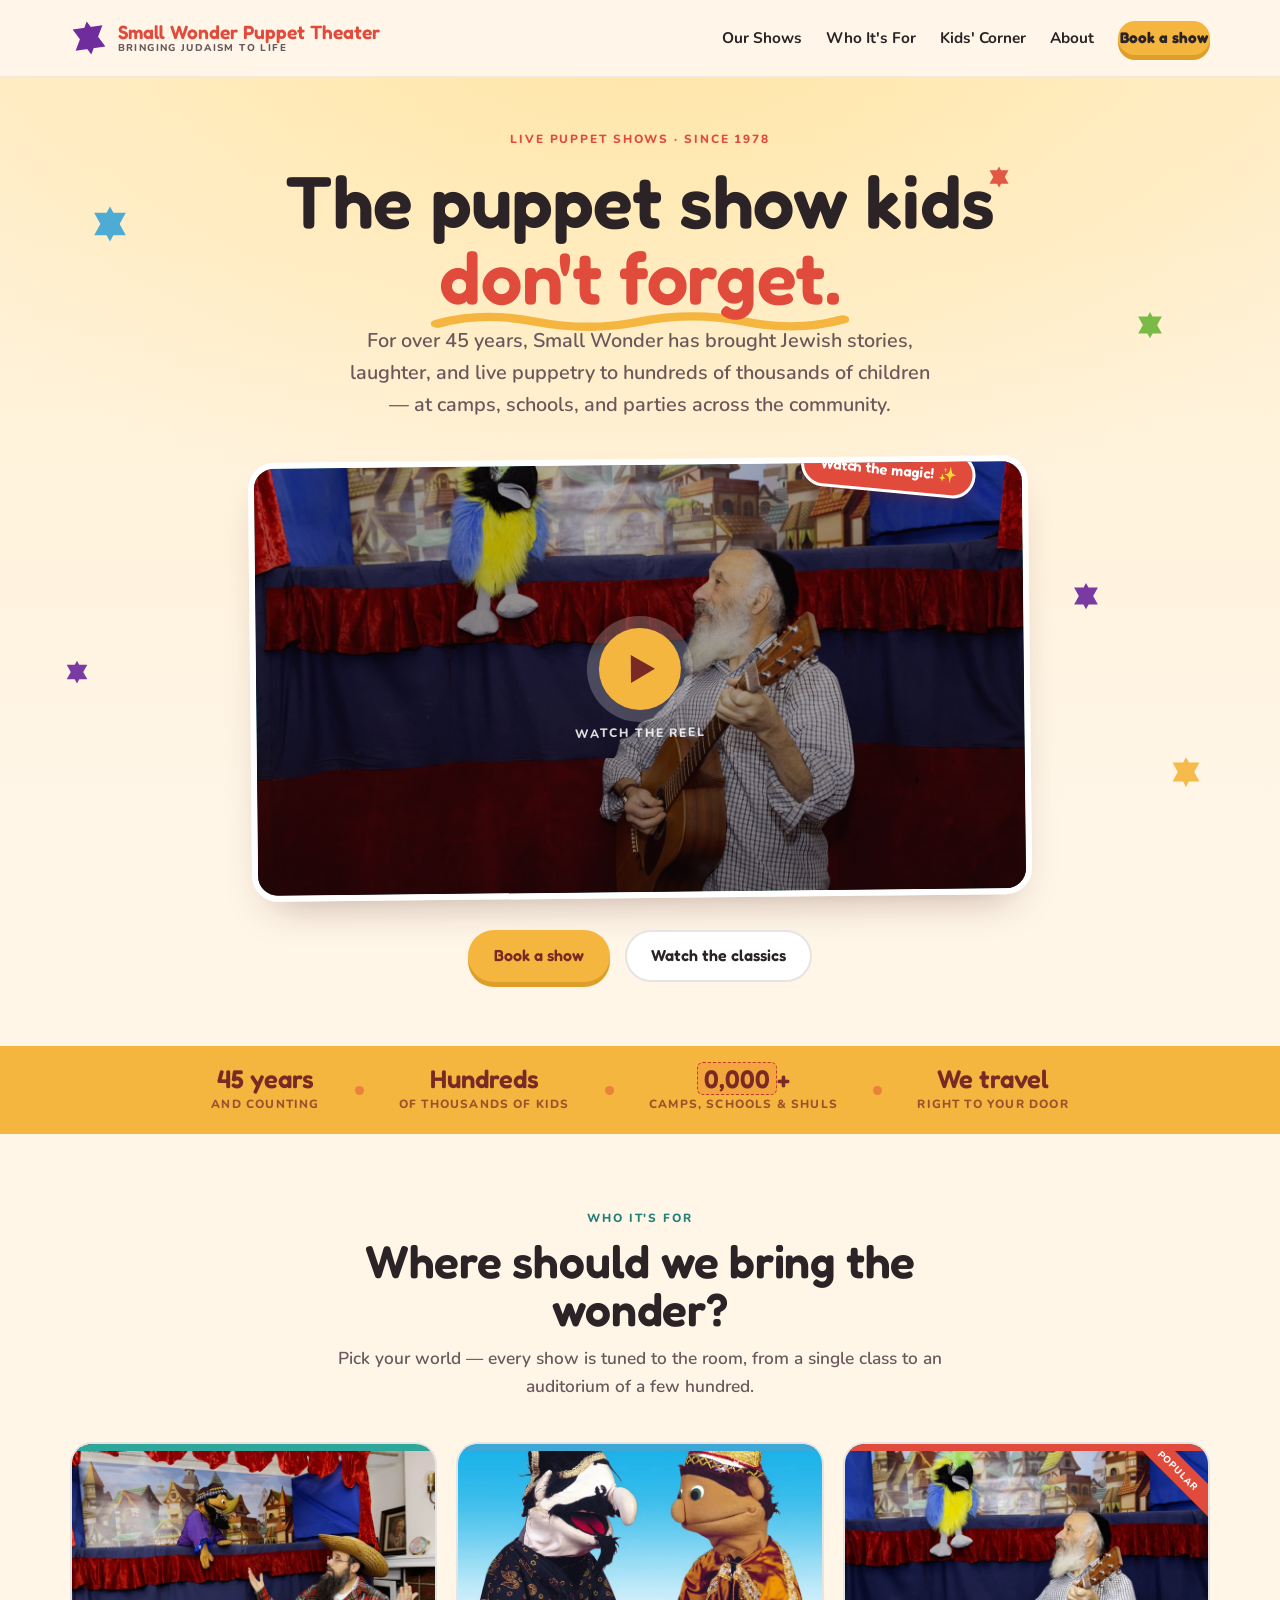
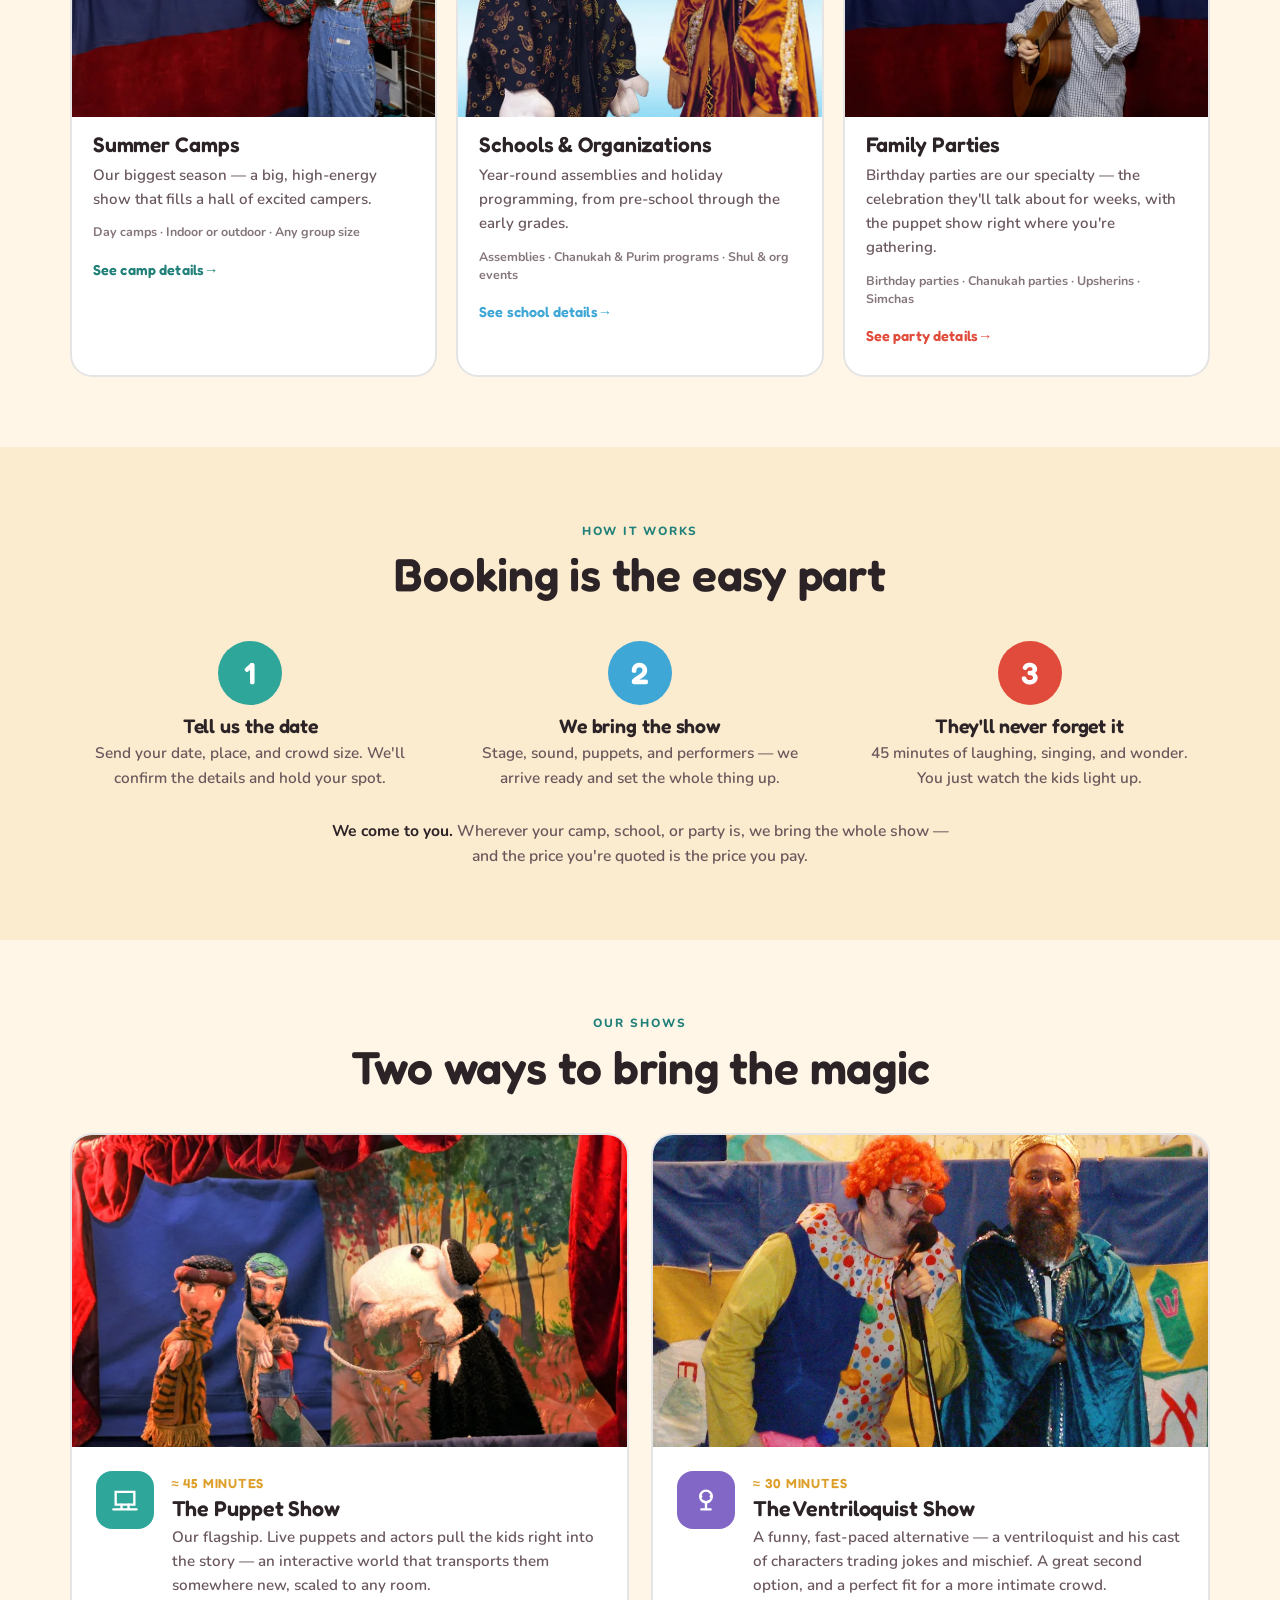
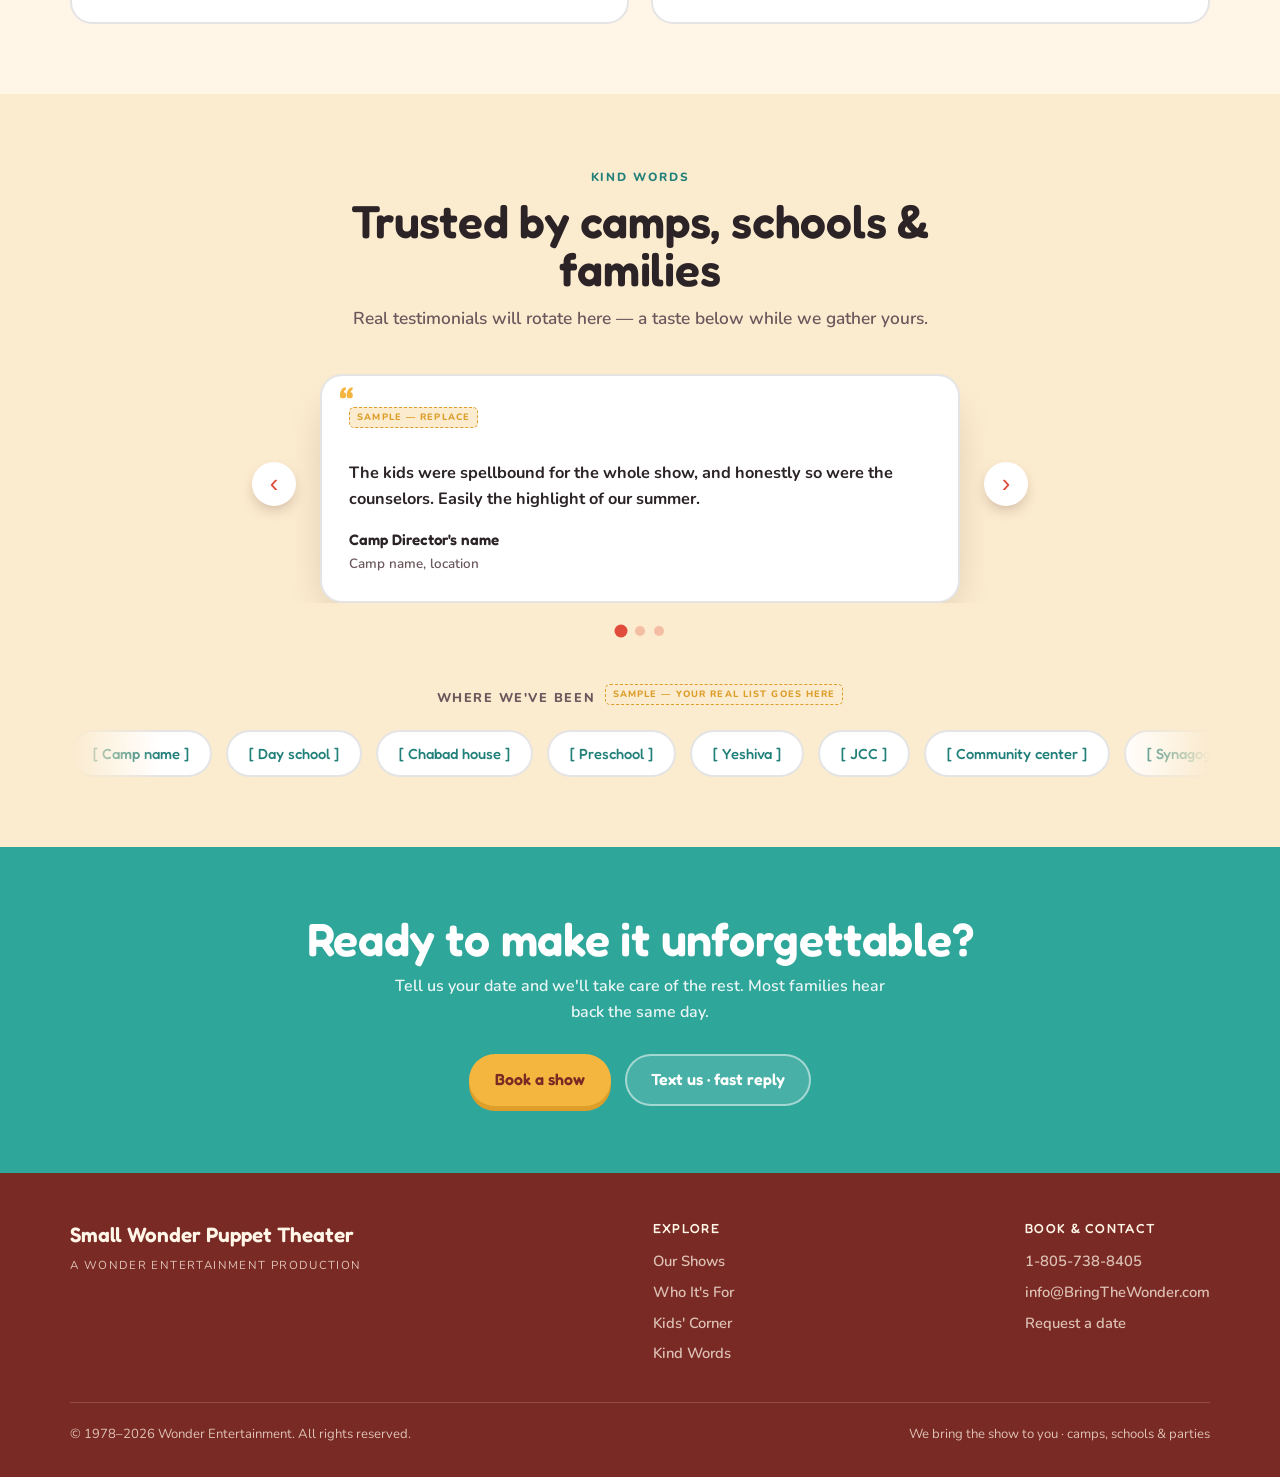
==== index.html @ d985dd21 "Add puppet photos to show cards and audience tiles - Restructure .show cards to a photo-on-top layou" ====
<!DOCTYPE html>
<html lang="en">
<head>
<meta charset="UTF-8">
<meta name="viewport" content="width=device-width, initial-scale=1.0">
<title>Small Wonder Puppet Theater — Puppet shows for camps, schools & parties</title>
<meta name="description" content="Live Jewish puppet shows for summer camps, schools, and family parties. For 45+ years, Small Wonder brings the show right to you.">
<link rel="preconnect" href="https://fonts.googleapis.com">
<link rel="preconnect" href="https://fonts.gstatic.com" crossorigin>
<link href="https://fonts.googleapis.com/css2?family=Fredoka:wght@400;500;600;700&family=Nunito:ital,wght@0,400;0,600;0,700;0,800;1,700&display=swap" rel="stylesheet">
<link rel="stylesheet" href="assets/css/site.css">
</head>
<body>

<!-- NAV -->
<header class="nav">
  <div class="wrap nav-inner">
    <a class="brand" href="index.html">
      <span class="blob"></span>
      <span class="txt">
        <span class="name">Small Wonder Puppet Theater</span>
        <span class="sub">Bringing Judaism to life</span>
      </span>
    </a>
    <nav class="nav-links" id="menu">
      <a href="shows.html">Our Shows</a>
      <a href="#audiences">Who It's For</a>
      <a href="#kids">Kids' Corner</a>
      <a href="#about">About</a>
      <a href="book.html" class="btn btn-book">Book a show</a>
    </nav>
    <button class="hamburger" id="ham" aria-label="Menu"><span></span><span></span><span></span></button>
  </div>
</header>

<!-- HERO -->
<section class="hero" id="top">
  <div class="confetti" aria-hidden="true">
    <i class="c1"></i><i class="c2"></i><i class="c3"></i><i class="c4"></i>
    <i class="star s1"></i><i class="star s2"></i>
  </div>
  <div class="wrap">
    <div class="hero-head">
      <span class="eyebrow">Live puppet shows &middot; since 1978</span>
      <h1>The puppet show kids <em class="squiggle">don't forget.</em></h1>
      <p class="lede">For over 45 years, Small Wonder has brought Jewish stories, laughter, and live puppetry to hundreds of thousands of children — at camps, schools, and parties across the community.</p>
    </div>

    <!-- video card (click-to-play YouTube reel) -->
    <div class="videocard" data-yt="9ojQ0W3WSJo">
      <picture>
        <source type="image/webp" srcset="assets/images/hero-home.webp">
        <img class="poster" src="assets/images/hero-home.jpg" alt="A Small Wonder puppeteer playing guitar to a parrot puppet on the storybook stage">
      </picture>
      <span class="sticker">Watch the magic! ✨</span>
      <div class="play" aria-hidden="true"></div>
      <span class="ph">Watch the reel</span>
    </div>

    <div class="hero-cta">
      <a href="book.html" class="btn btn-book">Book a show</a>
      <a href="#kids" class="btn btn-ghost">Watch the classics</a>
    </div>
  </div>
</section>

<!-- TRUST BAR -->
<section class="trust">
  <div class="wrap trust-inner">
    <div class="item"><span class="n">45 years</span><span class="l">and counting</span></div>
    <span class="dot"></span>
    <div class="item"><span class="n">Hundreds</span><span class="l">of thousands of kids</span></div>
    <span class="dot"></span>
    <div class="item"><span class="n"><span class="fillnum">0,000</span>+</span><span class="l">Camps, schools &amp; shuls</span></div>
    <span class="dot"></span>
    <div class="item"><span class="n">We travel</span><span class="l">Right to your door</span></div>
  </div>
</section>

<!-- AUDIENCE TILES -->
<section class="section" id="audiences">
  <div class="wrap">
    <div class="section-head">
      <span class="eyebrow">Who it's for</span>
      <h2>Where should we bring the wonder?</h2>
      <p>Pick your world — every show is tuned to the room, from a single class to an auditorium of a few hundred.</p>
    </div>
    <div class="tiles">
      <a class="tile camps" href="#">
        <div class="bar"></div>
        <div class="tile-img"><picture><source type="image/webp" srcset="assets/images/tile-camps.webp"><img src="assets/images/tile-camps.jpg" alt="A Small Wonder puppeteer performing for a crowd" loading="lazy"></picture></div>
        <h3>Summer Camps</h3>
        <p>Our biggest season — a big, high-energy show that fills a hall of excited campers.</p>
        <div class="kinds">Day camps · Indoor or outdoor · Any group size</div>
        <span class="more">See camp details</span>
      </a>
      <a class="tile schools" href="#">
        <div class="bar"></div>
        <div class="tile-img"><picture><source type="image/webp" srcset="assets/images/tile-schools.webp"><img src="assets/images/tile-schools.jpg" alt="Costumed royal puppets from a Purim show" loading="lazy"></picture></div>
        <h3>Schools &amp; Organizations</h3>
        <p>Year-round assemblies and holiday programming, from pre-school through the early grades.</p>
        <div class="kinds">Assemblies · Chanukah &amp; Purim programs · Shul &amp; org events</div>
        <span class="more">See school details</span>
      </a>
      <a class="tile parties" href="parties.html">
        <div class="bar"></div>
        <span class="ribbon">Popular</span>
        <div class="tile-img"><picture><source type="image/webp" srcset="assets/images/tile-parties.webp"><img src="assets/images/tile-parties.jpg" alt="A Small Wonder puppeteer playing guitar with a parrot puppet" loading="lazy"></picture></div>
        <h3>Family Parties</h3>
        <p>Birthday parties are our specialty — the celebration they'll talk about for weeks, with the puppet show right where you're gathering.</p>
        <div class="kinds">Birthday parties · Chanukah parties · Upsherins · Simchas</div>
        <span class="more">See party details</span>
      </a>
    </div>
  </div>
</section>

<!-- HOW IT WORKS -->
<section class="section how">
  <div class="wrap">
    <div class="section-head">
      <span class="eyebrow">How it works</span>
      <h2>Booking is the easy part</h2>
    </div>
    <div class="steps">
      <div class="step"><div class="num">1</div><h3>Tell us the date</h3><p>Send your date, place, and crowd size. We'll confirm the details and hold your spot.</p></div>
      <div class="step"><div class="num">2</div><h3>We bring the show</h3><p>Stage, sound, puppets, and performers — we arrive ready and set the whole thing up.</p></div>
      <div class="step"><div class="num">3</div><h3>They'll never forget it</h3><p>45 minutes of laughing, singing, and wonder. You just watch the kids light up.</p></div>
    </div>
    <p class="reassure"><b>We come to you.</b> Wherever your camp, school, or party is, we bring the whole show — and the price you're quoted is the price you pay.</p>
  </div>
</section>

<!-- SHOWS -->
<section class="section" id="shows">
  <div class="wrap">
    <div class="section-head">
      <span class="eyebrow">Our shows</span>
      <h2>Two ways to bring the magic</h2>
    </div>
    <div class="shows">
      <div class="show">
        <div class="show-img"><picture><source type="image/webp" srcset="assets/images/card-puppet.webp"><img src="assets/images/card-puppet.jpg" alt="Puppets performing a storybook scene on the Small Wonder stage" loading="lazy"></picture></div>
        <div class="show-body">
          <div class="tag"><svg width="28" height="28" viewBox="0 0 24 24" fill="none" stroke="currentColor" stroke-width="2" stroke-linecap="round"><path d="M4 5h16v11H4z"/><path d="M2 20h20M9 16v4M15 16v4"/></svg></div>
          <div><span class="len">≈ 45 minutes</span><h3>The Puppet Show</h3><p>Our flagship. Live puppets and actors pull the kids right into the story — an interactive world that transports them somewhere new, scaled to any room.</p></div>
        </div>
      </div>
      <div class="show">
        <div class="show-img"><picture><source type="image/webp" srcset="assets/images/card-vent.webp"><img src="assets/images/card-vent.jpg" alt="A comedic Small Wonder character puppet" loading="lazy"></picture></div>
        <div class="show-body">
          <div class="tag"><svg width="28" height="28" viewBox="0 0 24 24" fill="none" stroke="currentColor" stroke-width="2" stroke-linecap="round"><circle cx="12" cy="9" r="5"/><path d="M8 9h.01M16 9h.01M9.5 13c1.5 1 3.5 1 5 0M12 14v6M8 20h8"/></svg></div>
          <div><span class="len">≈ 30 minutes</span><h3>The Ventriloquist Show</h3><p>A funny, fast-paced alternative — a ventriloquist and his cast of characters trading jokes and mischief. A great second option, and a perfect fit for a more intimate crowd.</p></div>
        </div>
      </div>
    </div>
  </div>
</section>

<!-- TESTIMONIALS + PLACES -->
<section class="section how" id="reviews">
  <div class="wrap">
    <div class="section-head">
      <span class="eyebrow">Kind words</span>
      <h2>Trusted by camps, schools &amp; families</h2>
      <p>Real testimonials will rotate here — a taste below while we gather yours.</p>
    </div>

    <div class="tcarousel" id="tCarousel">
      <button class="tarrow prev" id="tPrev" aria-label="Previous testimonial">&lsaquo;</button>
      <div class="tviewport">
        <div class="ttrack" id="tTrack">
          <div class="tslide">
            <div class="quote">
              <span class="placeholder-tag">Sample &mdash; replace</span>
              <p>The kids were spellbound for the whole show, and honestly so were the counselors. Easily the highlight of our summer.</p>
              <div class="who">Camp Director's name</div>
              <div class="where">Camp name, location</div>
            </div>
          </div>
          <div class="tslide">
            <div class="quote">
              <span class="placeholder-tag">Sample &mdash; replace</span>
              <p>We'd heard about them for years and finally booked for our Chanukah party. The kids were mesmerized start to finish — worth every minute.</p>
              <div class="who">Parent's name</div>
              <div class="where">Neighborhood, city</div>
            </div>
          </div>
          <div class="tslide">
            <div class="quote">
              <span class="placeholder-tag">Sample &mdash; replace</span>
              <p>Professional, punctual, and genuinely magical with the children. Our whole school is still singing along.</p>
              <div class="who">Principal's name</div>
              <div class="where">School name, location</div>
            </div>
          </div>
        </div>
      </div>
      <button class="tarrow next" id="tNext" aria-label="Next testimonial">&rsaquo;</button>
      <div class="tdots" id="tDots"></div>
    </div>

    <div class="places">
      <div class="places-label">Where we've been <span class="placeholder-tag">Sample &mdash; your real list goes here</span></div>
      <div class="marquee">
        <div class="mtrack">
          <span class="chip">[ Camp name ]</span>
          <span class="chip">[ Day school ]</span>
          <span class="chip">[ Chabad house ]</span>
          <span class="chip">[ Preschool ]</span>
          <span class="chip">[ Yeshiva ]</span>
          <span class="chip">[ JCC ]</span>
          <span class="chip">[ Community center ]</span>
          <span class="chip">[ Synagogue ]</span>
          <span class="chip">[ Camp name ]</span>
          <span class="chip">[ Day school ]</span>
          <span class="chip">[ Chabad house ]</span>
          <span class="chip">[ Preschool ]</span>
          <span class="chip">[ Yeshiva ]</span>
          <span class="chip">[ JCC ]</span>
          <span class="chip">[ Community center ]</span>
          <span class="chip">[ Synagogue ]</span>
        </div>
      </div>
    </div>
  </div>
</section>

<!-- CLOSING CTA -->
<section class="closing" id="book">
  <div class="wrap">
    <h2>Ready to make it unforgettable?</h2>
    <p>Tell us your date and we'll take care of the rest. Most families hear back the same day.</p>
    <div class="hero-cta">
      <a href="book.html" class="btn btn-book">Book a show</a>
      <a href="sms:+18057388405" class="btn btn-ghost">Text us &middot; fast reply</a>
    </div>
  </div>
</section>

<!-- FOOTER -->
<footer id="about">
  <div class="wrap">
    <div class="foot-top">
      <div class="foot-brand">
        <div class="name">Small Wonder Puppet Theater</div>
        <div class="prod">A Wonder Entertainment production</div>
      </div>
      <div class="foot-col">
        <h4>Explore</h4>
        <a href="shows.html">Our Shows</a>
        <a href="#audiences">Who It's For</a>
        <a href="#kids">Kids' Corner</a>
        <a href="#reviews">Kind Words</a>
      </div>
      <div class="foot-col">
        <h4>Book &amp; contact</h4>
        <a href="tel:+18057388405">1-805-738-8405</a>
        <a href="mailto:info@BringTheWonder.com">info@BringTheWonder.com</a>
        <a href="book.html">Request a date</a>
      </div>
    </div>
    <div class="foot-bottom">
      <span>&copy; 1978&ndash;2026 Wonder Entertainment. All rights reserved.</span>
      <span>We bring the show to you &middot; camps, schools &amp; parties</span>
    </div>
  </div>
</footer>

<script src="assets/js/site.js" defer></script>
</body>
</html>
---- assets/css/site.css ----
/* ==========================================================================
   Small Wonder Puppet Theater — shared design system
   Single source of truth for tokens + components (reused on every page).
   ========================================================================== */
:root{
  --paper:#FFF6E8;
  --paper-2:#FBEBCF;
  --ink:#2B2326;
  --ink-soft:#6A585C;
  --red:#E14B3B;
  --red-deep:#C23A2C;
  --brick:#7A2A24;
  --sun:#F5B63F;
  --sun-deep:#DD9E2A;
  --teal:#2FA69A;
  --teal-deep:#22807A;
  --sky:#3FA7D6;
  --grape:#8367C7;
  /* Wonder Entertainment logo palette */
  --purple:#6E2C9D;
  --purple-deep:#54227A;
  --green:#6FB63C;
  --line:rgba(43,35,38,.12);
  --shadow:0 20px 44px -22px rgba(74,26,20,.4);
  /* six-pointed star (Magen David) — logo motif, used as a mask */
  --star:url("data:image/svg+xml,%3Csvg xmlns='http://www.w3.org/2000/svg' viewBox='0 0 24 24'%3E%3Cpath d='M12 1.5 21.5 18.75 2.5 18.75Z M12 22.5 2.5 5.25 21.5 5.25Z' fill='%23000'/%3E%3C/svg%3E");
}
*{box-sizing:border-box;margin:0;padding:0}
html{scroll-behavior:smooth}
body{
  font-family:"Nunito",system-ui,sans-serif;
  background:var(--paper);
  color:var(--ink);
  line-height:1.6;
  -webkit-font-smoothing:antialiased;
  overflow-x:hidden;
}
h1,h2,h3,.display{font-family:"Fredoka","Nunito",sans-serif;line-height:1.04;letter-spacing:-.005em;font-weight:600}
a{color:inherit;text-decoration:none}
.wrap{width:min(1140px,92vw);margin-inline:auto}
.eyebrow{
  font-family:"Nunito",sans-serif;font-weight:800;font-size:.74rem;
  letter-spacing:.16em;text-transform:uppercase;
}
/* squiggle underline for a hand-drawn, non-generic accent */
.squiggle{position:relative;white-space:nowrap}
.squiggle::after{
  content:"";position:absolute;left:-2%;right:-2%;bottom:-.14em;height:.34em;
  background:url("data:image/svg+xml;utf8,<svg xmlns='http://www.w3.org/2000/svg' viewBox='0 0 120 12' preserveAspectRatio='none'><path d='M2 8 Q 15 2 30 7 T 60 7 T 90 7 T 118 6' fill='none' stroke='%23F5B63F' stroke-width='4' stroke-linecap='round'/></svg>") no-repeat center/100% 100%;
  z-index:-1;
}

/* ---------- NAV ---------- */
.nav{
  position:sticky;top:0;z-index:50;
  background:rgba(255,246,232,.9);backdrop-filter:blur(8px);
  border-bottom:2px solid rgba(43,35,38,.06);
}
.nav-inner{display:flex;align-items:center;gap:1.5rem;height:76px}
.brand{display:flex;align-items:center;gap:.6rem;margin-right:auto}
.brand .blob{width:38px;height:38px;flex:0 0 auto;background:var(--purple);
  -webkit-mask:var(--star) center/contain no-repeat;mask:var(--star) center/contain no-repeat;
  transform:rotate(-8deg)}
.brand .blob::after{content:none}
.brand .txt{display:flex;flex-direction:column;line-height:1.02}
.brand .name{font-family:"Fredoka",sans-serif;font-weight:600;font-size:1.2rem;color:var(--red)}
.brand .sub{font-size:.62rem;font-weight:800;letter-spacing:.14em;text-transform:uppercase;color:var(--ink-soft)}
.nav-links{display:flex;gap:1.5rem;align-items:center}
.nav-links a{font-weight:700;font-size:.96rem;color:var(--ink);position:relative;padding:.2rem 0}
.nav-links a:hover{color:var(--red)}
.nav-links a.btn:hover{color:var(--brick)}
.nav-links a:not(.btn)::after{content:"";position:absolute;left:0;bottom:-3px;height:3px;width:0;background:var(--sun);border-radius:3px;transition:width .22s ease}
.nav-links a:not(.btn):hover::after{width:100%}
.btn{
  display:inline-block;font-family:"Fredoka",sans-serif;font-weight:600;
  border-radius:999px;padding:.7rem 1.5rem;font-size:1rem;cursor:pointer;
  border:2px solid transparent;transition:transform .15s ease,box-shadow .2s ease,background .2s ease;
}
.btn-book{background:var(--sun);color:var(--brick);box-shadow:0 5px 0 var(--sun-deep)}
.btn-book:hover{transform:translateY(-2px);box-shadow:0 7px 0 var(--sun-deep)}
.btn-book:active{transform:translateY(3px);box-shadow:0 2px 0 var(--sun-deep)}
.btn-red{background:var(--red);color:#fff;box-shadow:0 5px 0 var(--red-deep)}
.btn-red:hover{transform:translateY(-2px);box-shadow:0 7px 0 var(--red-deep)}
.btn-red:active{transform:translateY(3px);box-shadow:0 2px 0 var(--red-deep)}
.btn-ghost{background:#fff;color:var(--ink);border-color:var(--line)}
.btn-ghost:hover{border-color:var(--sun);color:var(--red);transform:translateY(-2px)}
.hamburger{display:none;background:none;border:0;cursor:pointer;flex-direction:column;gap:5px;padding:6px}
.hamburger span{width:24px;height:3px;background:var(--ink);display:block;border-radius:3px}

/* ---------- HERO ---------- */
.hero{
  position:relative;overflow:hidden;
  background:
    radial-gradient(120% 92% at 50% -8%, #FFE6A6 0%, rgba(255,230,166,0) 58%),
    linear-gradient(180deg,#FFEFCF 0%,var(--paper) 78%);
  padding:3rem 0 4rem;
}
.hero .eyebrow{color:var(--red)}
.hero-head{text-align:center;max-width:840px;margin-inline:auto;position:relative;z-index:2}
.hero h1{font-size:clamp(2.6rem,6.4vw,4.6rem);font-weight:600;margin:.7rem 0 .6rem}
.hero h1 em{font-style:normal;color:var(--red)}
.hero p.lede{font-size:clamp(1.05rem,1.6vw,1.24rem);color:var(--ink-soft);max-width:600px;margin:0 auto 1.7rem;font-weight:600}
.hero-cta{display:flex;gap:.9rem;justify-content:center;flex-wrap:wrap;margin-top:2rem;position:relative;z-index:2}

/* floating playful shapes */
.confetti{position:absolute;inset:0;z-index:1;pointer-events:none}
.confetti i{position:absolute;display:block;opacity:.92;animation:float 6s ease-in-out infinite;
  -webkit-mask:var(--star) center/contain no-repeat;mask:var(--star) center/contain no-repeat}
.confetti .c1{top:13%;left:7%;width:40px;height:40px;background:var(--sky);animation-duration:7s}
.confetti .c2{top:24%;right:9%;width:30px;height:30px;background:var(--green);animation-duration:5.5s;animation-delay:.4s}
.confetti .c3{top:60%;left:5%;width:26px;height:26px;background:var(--purple);animation-duration:6.5s;animation-delay:.8s}
.confetti .c4{top:70%;right:6%;width:34px;height:34px;background:var(--sun);animation-duration:6s;animation-delay:.2s}
.confetti .s1{top:9%;right:21%;width:24px;height:24px;background:var(--red);animation-duration:5s}
.confetti .s2{top:52%;right:14%;width:30px;height:30px;background:var(--purple);animation-duration:6.8s;animation-delay:.6s}
@keyframes float{0%,100%{transform:translateY(0) rotate(0)}50%{transform:translateY(-14px) rotate(18deg)}}

/* video / media card (replaces the proscenium stage) */
.videocard{
  position:relative;z-index:2;width:min(780px,100%);margin:2.4rem auto 0;
  aspect-ratio:16/9;border-radius:26px;overflow:hidden;
  background:
    repeating-linear-gradient(125deg,rgba(255,255,255,.05) 0 3px,transparent 3px 8px),
    linear-gradient(160deg,#2FA69A,#22807A);
  border:6px solid #fff;box-shadow:var(--shadow);
  display:flex;flex-direction:column;align-items:center;justify-content:center;gap:.9rem;
  transform:rotate(-.6deg);
}
.videocard.alt{background:repeating-linear-gradient(125deg,rgba(255,255,255,.05) 0 3px,transparent 3px 8px),linear-gradient(160deg,var(--red),var(--brick))}
.videocard .play{
  width:82px;height:82px;border-radius:50%;
  background:var(--sun);display:grid;place-items:center;
  box-shadow:0 0 0 12px rgba(255,255,255,.22);cursor:pointer;transition:transform .18s ease;
}
.videocard .play:hover{transform:scale(1.07)}
.videocard .play::after{content:"";border-left:24px solid var(--brick);border-top:14px solid transparent;border-bottom:14px solid transparent;margin-left:6px}
.videocard .ph{font-size:.76rem;letter-spacing:.16em;text-transform:uppercase;font-weight:800;color:rgba(255,255,255,.85)}
/* little sticker on the card */
.sticker{
  position:absolute;z-index:3;top:-16px;right:6%;
  background:var(--red);color:#fff;font-family:"Fredoka",sans-serif;font-weight:600;
  font-size:.92rem;padding:.5rem 1rem;border-radius:999px;transform:rotate(6deg);
  box-shadow:0 8px 18px -8px rgba(122,42,36,.6);border:3px solid #fff;
}
/* click-to-play video facade (real embed loads only on click) */
.videocard[data-yt]{cursor:pointer}
.videocard .poster{position:absolute;inset:0;width:100%;height:100%;object-fit:cover;z-index:0}
.videocard[data-yt]::after{content:"";position:absolute;inset:0;z-index:1;pointer-events:none;
  background:linear-gradient(180deg,rgba(20,8,10,.2),rgba(20,8,10,.5))}
.videocard .play,.videocard .ph{position:relative;z-index:2}
.videocard:focus-visible{outline:3px solid var(--sky);outline-offset:3px}
.videocard.playing::after{display:none}
.videocard.playing iframe{position:absolute;inset:0;width:100%;height:100%;border:0;z-index:5}
.videocard.playing .poster,.videocard.playing .play,.videocard.playing .ph,.videocard.playing .sticker{display:none}

/* ---------- TRUST BAR ---------- */
.trust{background:var(--sun);color:var(--brick)}
.trust-inner{display:flex;flex-wrap:wrap;align-items:center;justify-content:center;
  gap:.6rem 2.2rem;padding:1.25rem 0;text-align:center}
.trust .item{display:flex;flex-direction:column}
.trust .n{font-family:"Fredoka",serif;font-weight:600;font-size:1.6rem;color:var(--brick);line-height:1}
.trust .l{font-size:.74rem;letter-spacing:.1em;text-transform:uppercase;font-weight:800;opacity:.72;margin-top:.25rem}
.trust .dot{width:9px;height:9px;border-radius:50%;background:var(--red);opacity:.5}
.fillnum{background:rgba(225,75,59,.14);border:1px dashed var(--red-deep);border-radius:6px;padding:0 .35rem}

/* ---------- SECTION SHARED ---------- */
.section{padding:4.4rem 0}
.section-head{text-align:center;max-width:660px;margin:0 auto 2.6rem}
.section-head .eyebrow{color:var(--teal-deep)}
.section-head h2{font-size:clamp(2rem,3.6vw,2.9rem);font-weight:600;margin-top:.5rem}
.section-head p{color:var(--ink-soft);margin-top:.7rem;font-size:1.08rem;font-weight:600}

/* ---------- AUDIENCE TILES ---------- */
.tiles{display:grid;grid-template-columns:repeat(3,1fr);gap:1.2rem}
.tile{
  position:relative;background:#fff;border:2px solid var(--line);border-radius:22px;
  padding:1.7rem 1.3rem 1.6rem;transition:transform .18s ease,box-shadow .2s ease;overflow:hidden;
}
.tile:hover{transform:translateY(-6px) rotate(-.8deg);box-shadow:var(--shadow)}
.tile .bar{position:absolute;top:0;left:0;right:0;height:7px;z-index:2}
.tile-img{margin:-1.7rem -1.3rem 1.1rem;aspect-ratio:4/3;overflow:hidden}
.tile-img img{width:100%;height:100%;object-fit:cover;display:block;transition:transform .35s ease}
.tile:hover .tile-img img{transform:scale(1.05)}
.tile .ico-wrap{width:56px;height:56px;border-radius:16px;display:grid;place-items:center;margin-bottom:1rem}
.tile .ico{width:32px;height:32px}
.tile h3{font-size:1.32rem;font-weight:600}
.tile p{font-size:.94rem;color:var(--ink-soft);margin:.4rem 0 .8rem;font-weight:600}
.tile .kinds{font-size:.78rem;font-weight:700;color:var(--ink-soft);opacity:.82;line-height:1.45;margin:0 0 1rem}
.tile .more{font-family:"Fredoka",sans-serif;font-weight:600;font-size:.9rem;letter-spacing:.01em}
.tile .more::after{content:" →";transition:margin .15s ease;display:inline-block}
.tile:hover .more::after{margin-left:5px}
.tile.camps .bar{background:var(--teal)}.tile.camps .more{color:var(--teal-deep)}.tile.camps .ico-wrap{background:rgba(47,166,154,.14)}
.tile.schools .bar{background:var(--sky)}.tile.schools .more{color:var(--sky)}.tile.schools .ico-wrap{background:rgba(63,167,214,.14)}
.tile.parties .bar{background:var(--red)}.tile.parties .more{color:var(--red)}.tile.parties .ico-wrap{background:rgba(225,75,59,.14)}
.tile.chanukah .bar{background:var(--sun)}.tile.chanukah .more{color:var(--sun-deep)}.tile.chanukah .ico-wrap{background:rgba(245,182,63,.18)}
.ribbon{position:absolute;top:15px;right:-32px;transform:rotate(45deg);background:var(--red);
  color:#fff;font-size:.6rem;font-weight:800;letter-spacing:.08em;padding:4px 36px;text-transform:uppercase;z-index:2}

/* ---------- MEET THE CAST (masonry gallery) ---------- */
.cast{columns:3;column-gap:1.1rem}
.cast-card{break-inside:avoid;margin:0 0 1.1rem;border-radius:20px;overflow:hidden;
  border:4px solid #fff;box-shadow:var(--shadow);background:var(--paper-2);
  transition:transform .2s ease}
.cast-card img{width:100%;height:auto;display:block;transition:transform .35s ease}
.cast-card:hover{transform:rotate(-.7deg)}
.cast-card:hover img{transform:scale(1.04)}
@media(max-width:820px){.cast{columns:2}}
@media(max-width:420px){.cast{columns:1}}

/* ---------- HOW IT WORKS ---------- */
.how{background:var(--paper-2)}
.steps{display:grid;grid-template-columns:repeat(3,1fr);gap:1.8rem;margin-bottom:1.8rem}
.step{text-align:center;padding:0 .5rem}
.step .num{width:64px;height:64px;margin:0 auto .7rem;border-radius:50%;display:grid;place-items:center;
  font-family:"Fredoka",sans-serif;font-weight:600;font-size:1.9rem;color:#fff;line-height:1}
.step:nth-child(1) .num{background:var(--teal)}
.step:nth-child(2) .num{background:var(--sky)}
.step:nth-child(3) .num{background:var(--red)}
.step h3{font-size:1.22rem;font-weight:600;margin:.2rem 0 .3rem}
.step p{color:var(--ink-soft);font-size:.96rem;font-weight:600}
.reassure{text-align:center;color:var(--ink-soft);font-size:.98rem;max-width:640px;margin:0 auto;font-weight:600}
.reassure b{color:var(--ink)}

/* ---------- SHOWS ---------- */
.shows{display:grid;grid-template-columns:1fr 1fr;gap:1.4rem}
.show{display:flex;flex-direction:column;gap:0;padding:0;overflow:hidden;background:#fff;border:2px solid var(--line);
  border-radius:22px;transition:transform .18s ease,box-shadow .2s ease}
.show:hover{transform:translateY(-4px);box-shadow:var(--shadow)}
.show-img{aspect-ratio:16/9;overflow:hidden}
.show-img img{width:100%;height:100%;object-fit:cover;display:block;transition:transform .35s ease}
.show:hover .show-img img{transform:scale(1.04)}
.show-body{display:flex;gap:1.1rem;align-items:flex-start;padding:1.5rem}
.show .tag{flex:0 0 auto;width:58px;height:58px;border-radius:16px;background:var(--teal);
  display:grid;place-items:center;color:#fff}
.show:nth-child(2) .tag{background:var(--grape)}
.show h3{font-size:1.34rem;font-weight:600}
.show .len{font-family:"Fredoka",sans-serif;font-size:.82rem;font-weight:600;letter-spacing:.06em;text-transform:uppercase;color:var(--sun-deep)}
.show p{font-size:.95rem;color:var(--ink-soft);margin-top:.35rem;font-weight:600}

/* ---------- SHOWCASE (popular shows: video + description) ---------- */
.showcase{display:flex;flex-direction:column;gap:2.8rem}
.show-feature{display:grid;grid-template-columns:1fr 1fr;gap:2.2rem;align-items:center}
.show-feature .videocard{margin:0;width:100%;transform:none}
.show-feature:nth-child(even) .show-copy{order:-1}
.show-copy .len{font-family:"Fredoka",sans-serif;font-size:.82rem;font-weight:600;letter-spacing:.06em;text-transform:uppercase;color:var(--sun-deep)}
.show-copy h3{font-size:clamp(1.5rem,2.6vw,2rem);font-weight:600;margin:.25rem 0 .4rem}
.show-copy p{color:var(--ink-soft);font-weight:600}
.clip-badge{display:inline-block;margin-top:1rem;font-family:"Fredoka",sans-serif;font-weight:500;
  font-size:.8rem;background:var(--paper-2);border:1px dashed var(--sun-deep);color:var(--sun-deep);
  padding:.35rem .85rem;border-radius:999px}
@media(max-width:820px){
  .show-feature{grid-template-columns:1fr;gap:1.2rem}
  .show-feature:nth-child(even) .show-copy{order:0}
}

/* ---------- FEATURE GRID (why book us) ---------- */
.features{display:grid;grid-template-columns:repeat(3,1fr);gap:1.2rem}
.feature{background:#fff;border:2px solid var(--line);border-radius:20px;padding:1.5rem;transition:transform .18s ease,box-shadow .2s ease}
.feature:hover{transform:translateY(-4px);box-shadow:var(--shadow)}
.feature .fico{width:50px;height:50px;border-radius:14px;display:grid;place-items:center;margin-bottom:.9rem;background:rgba(47,166,154,.14);color:var(--teal-deep)}
.feature:nth-child(3n+2) .fico{background:rgba(63,167,214,.14);color:var(--sky)}
.feature:nth-child(3n) .fico{background:rgba(225,75,59,.14);color:var(--red)}
.feature h3{font-size:1.16rem;margin-bottom:.3rem}
.feature p{font-size:.94rem;color:var(--ink-soft);font-weight:600}

/* ---------- FAQ-LITE (reassurance) ---------- */
.faqs{max-width:780px;margin:0 auto;display:flex;flex-direction:column;gap:.9rem}
.faq{background:#fff;border:2px solid var(--line);border-radius:16px;padding:1.15rem 1.4rem}
.faq h3{font-size:1.06rem;margin-bottom:.25rem}
.faq p{font-size:.95rem;color:var(--ink-soft);font-weight:600}

/* ---------- TESTIMONIALS ---------- */
.quote{background:#fff;border:2px solid var(--line);border-radius:22px;padding:1.7rem;position:relative}
.quote::before{content:"\201C";font-family:"Fredoka",serif;font-size:3.6rem;color:var(--sun);
  position:absolute;top:.1rem;left:1rem;line-height:1}
.quote p{font-size:1.02rem;margin:1.5rem 0 1rem;color:var(--ink);font-weight:700}
.quote .who{font-family:"Fredoka",sans-serif;font-weight:600;font-size:.95rem}
.quote .where{font-size:.84rem;color:var(--ink-soft);font-weight:600}
.placeholder-tag{display:inline-block;background:var(--paper-2);border:1px dashed var(--sun-deep);
  color:var(--sun-deep);font-size:.58rem;font-weight:800;letter-spacing:.12em;text-transform:uppercase;
  padding:2px 7px;border-radius:5px;margin-bottom:.5rem}

.tcarousel{position:relative;max-width:760px;margin:0 auto}
.tviewport{overflow:hidden}
.ttrack{display:flex;transition:transform .5s cubic-bezier(.4,0,.2,1)}
.tslide{flex:0 0 100%;padding:0 .4rem;display:flex;justify-content:center}
.tslide .quote{width:100%;max-width:640px;box-shadow:var(--shadow)}
.tarrow{position:absolute;top:42%;transform:translateY(-50%);z-index:2;
  width:44px;height:44px;border-radius:50%;border:0;cursor:pointer;
  background:#fff;color:var(--red);font-size:1.6rem;line-height:1;
  box-shadow:0 6px 16px -6px rgba(74,26,20,.4);transition:transform .15s ease,background .2s ease}
.tarrow:hover{background:var(--sun);color:var(--brick);transform:translateY(-50%) scale(1.06)}
.tarrow.prev{left:-8px}
.tarrow.next{right:-8px}
.tdots{display:flex;gap:.55rem;justify-content:center;margin-top:1.4rem}
.tdots button{width:10px;height:10px;border-radius:50%;border:0;cursor:pointer;padding:0;
  background:rgba(225,75,59,.28);transition:background .2s ease,transform .2s ease}
.tdots button.active{background:var(--red);transform:scale(1.3)}

.places{margin-top:3rem}
.places-label{text-align:center;font-weight:800;font-size:.8rem;letter-spacing:.12em;
  text-transform:uppercase;color:var(--ink-soft);margin-bottom:1.1rem;
  display:flex;gap:.6rem;align-items:center;justify-content:center;flex-wrap:wrap}
.marquee{overflow:hidden;
  -webkit-mask-image:linear-gradient(90deg,transparent,#000 8%,#000 92%,transparent);
  mask-image:linear-gradient(90deg,transparent,#000 8%,#000 92%,transparent)}
.mtrack{display:inline-flex;gap:.9rem;white-space:nowrap;animation:scroll 26s linear infinite;will-change:transform}
.marquee:hover .mtrack{animation-play-state:paused}
.chip{flex:0 0 auto;background:#fff;border:2px solid var(--line);border-radius:999px;
  padding:.6rem 1.3rem;font-family:"Fredoka",sans-serif;font-weight:500;font-size:.92rem;color:var(--teal-deep)}
@keyframes scroll{from{transform:translateX(0)}to{transform:translateX(-50%)}}

/* ---------- BOOKING FORM ---------- */
.book-grid{display:grid;grid-template-columns:1fr 1.05fr;gap:2.4rem;align-items:start}
.book-aside h2{font-size:clamp(1.8rem,3.2vw,2.5rem);margin-bottom:.6rem}
.book-aside .lede{color:var(--ink-soft);font-weight:600;font-size:1.05rem;margin-bottom:1.3rem}
.book-list{list-style:none;display:flex;flex-direction:column;gap:.7rem;margin-bottom:1.4rem}
.book-list li{display:flex;gap:.6rem;align-items:flex-start;font-weight:700;color:var(--ink)}
.book-list li::before{content:"✔";color:var(--teal);font-weight:800;flex:0 0 auto}
.contact-methods{display:flex;gap:.7rem;flex-wrap:wrap}
.contact-methods .btn{font-size:.94rem}

.form-card{background:#fff;border:2px solid var(--line);border-radius:24px;padding:1.8rem;box-shadow:var(--shadow)}
.field{margin-bottom:1rem;display:flex;flex-direction:column;gap:.35rem}
.field label{font-family:"Fredoka",sans-serif;font-weight:500;font-size:.9rem}
.field label .req{color:var(--red)}
.field input,.field select,.field textarea{
  font-family:"Nunito",sans-serif;font-size:1rem;font-weight:600;color:var(--ink);
  padding:.72rem .9rem;border:2px solid var(--line);border-radius:12px;background:var(--paper);width:100%;
  transition:border-color .15s ease,box-shadow .15s ease;
}
.field textarea{resize:vertical;min-height:84px}
.field input:focus,.field select:focus,.field textarea:focus{outline:none;border-color:var(--sun);box-shadow:0 0 0 4px rgba(245,182,63,.22)}
.field-row{display:grid;grid-template-columns:1fr 1fr;gap:1rem}
.form-note{font-size:.82rem;color:var(--ink-soft);margin-top:.3rem;font-weight:600}
.form-submit{width:100%;margin-top:.4rem;font-size:1.05rem}
.form-error{display:none;margin-top:.9rem;padding:.8rem 1rem;border-radius:12px;
  background:rgba(225,75,59,.1);border:1px solid rgba(225,75,59,.4);color:var(--red-deep);font-weight:700;font-size:.92rem}
.book-success{display:none;text-align:center;padding:2.2rem 1.2rem;
  background:#fff;border:2px solid var(--line);border-radius:24px;box-shadow:var(--shadow)}
.book-success.show{display:block}
.book-success .big{font-size:3rem;line-height:1}
.book-success h3{font-size:1.6rem;margin:.6rem 0 .5rem}
.book-success p{color:var(--ink-soft);font-weight:600;max-width:420px;margin:0 auto 1.2rem}

/* ---------- CLOSING CTA ---------- */
.closing{position:relative;overflow:hidden;background:var(--teal);color:#fff;text-align:center;padding:4.2rem 0}
.closing h2{font-size:clamp(2rem,4vw,2.9rem);font-weight:600}
.closing p{color:rgba(255,255,255,.9);margin:.7rem auto 1.8rem;max-width:500px;font-weight:600}
.closing .hero-cta{margin-top:0}
.closing .btn-ghost{background:rgba(255,255,255,.12);color:#fff;border-color:rgba(255,255,255,.5)}
.closing .btn-ghost:hover{background:#fff;color:var(--teal-deep);border-color:#fff}

/* ---------- FOOTER ---------- */
footer{background:var(--brick);color:rgba(255,246,232,.74);padding:2.8rem 0 2rem;font-size:.92rem}
.foot-top{display:flex;flex-wrap:wrap;gap:2rem;justify-content:space-between;padding-bottom:1.8rem;
  border-bottom:1px solid rgba(255,246,232,.16)}
.foot-brand .name{font-family:"Fredoka",sans-serif;font-weight:600;font-size:1.3rem;color:var(--paper)}
.foot-brand .prod{font-size:.72rem;letter-spacing:.12em;text-transform:uppercase;margin-top:.3rem}
.foot-col h4{color:var(--paper);font-family:"Fredoka",sans-serif;font-size:.82rem;letter-spacing:.1em;text-transform:uppercase;margin-bottom:.7rem;font-weight:500}
.foot-col a{display:block;margin-bottom:.45rem;color:rgba(255,246,232,.74);font-weight:600}
.foot-col a:hover{color:var(--sun)}
.foot-bottom{padding-top:1.3rem;font-size:.82rem;display:flex;flex-wrap:wrap;gap:.5rem 1.5rem;justify-content:space-between}

/* ---------- RESPONSIVE ---------- */
@media(max-width:900px){
  .tiles{grid-template-columns:1fr}
  .steps{grid-template-columns:1fr;gap:1.4rem}
  .shows{grid-template-columns:1fr}
  .features{grid-template-columns:1fr}
  .book-grid{grid-template-columns:1fr;gap:1.6rem}
}
@media(max-width:680px){
  .nav-links{position:absolute;top:76px;left:0;right:0;background:var(--paper);
    flex-direction:column;align-items:flex-start;padding:1rem 4vw 1.4rem;gap:1rem;
    border-bottom:2px solid var(--line);display:none}
  .nav-links.open{display:flex}
  .nav-links .btn-book{width:100%;text-align:center}
  .hamburger{display:flex}
  .tiles{grid-template-columns:1fr}
  .field-row{grid-template-columns:1fr}
  .confetti{display:none}
}
@media(prefers-reduced-motion:reduce){
  .confetti i{animation:none}
  .mtrack{animation:none}
  .ttrack{transition:none}
  *{scroll-behavior:auto}
}
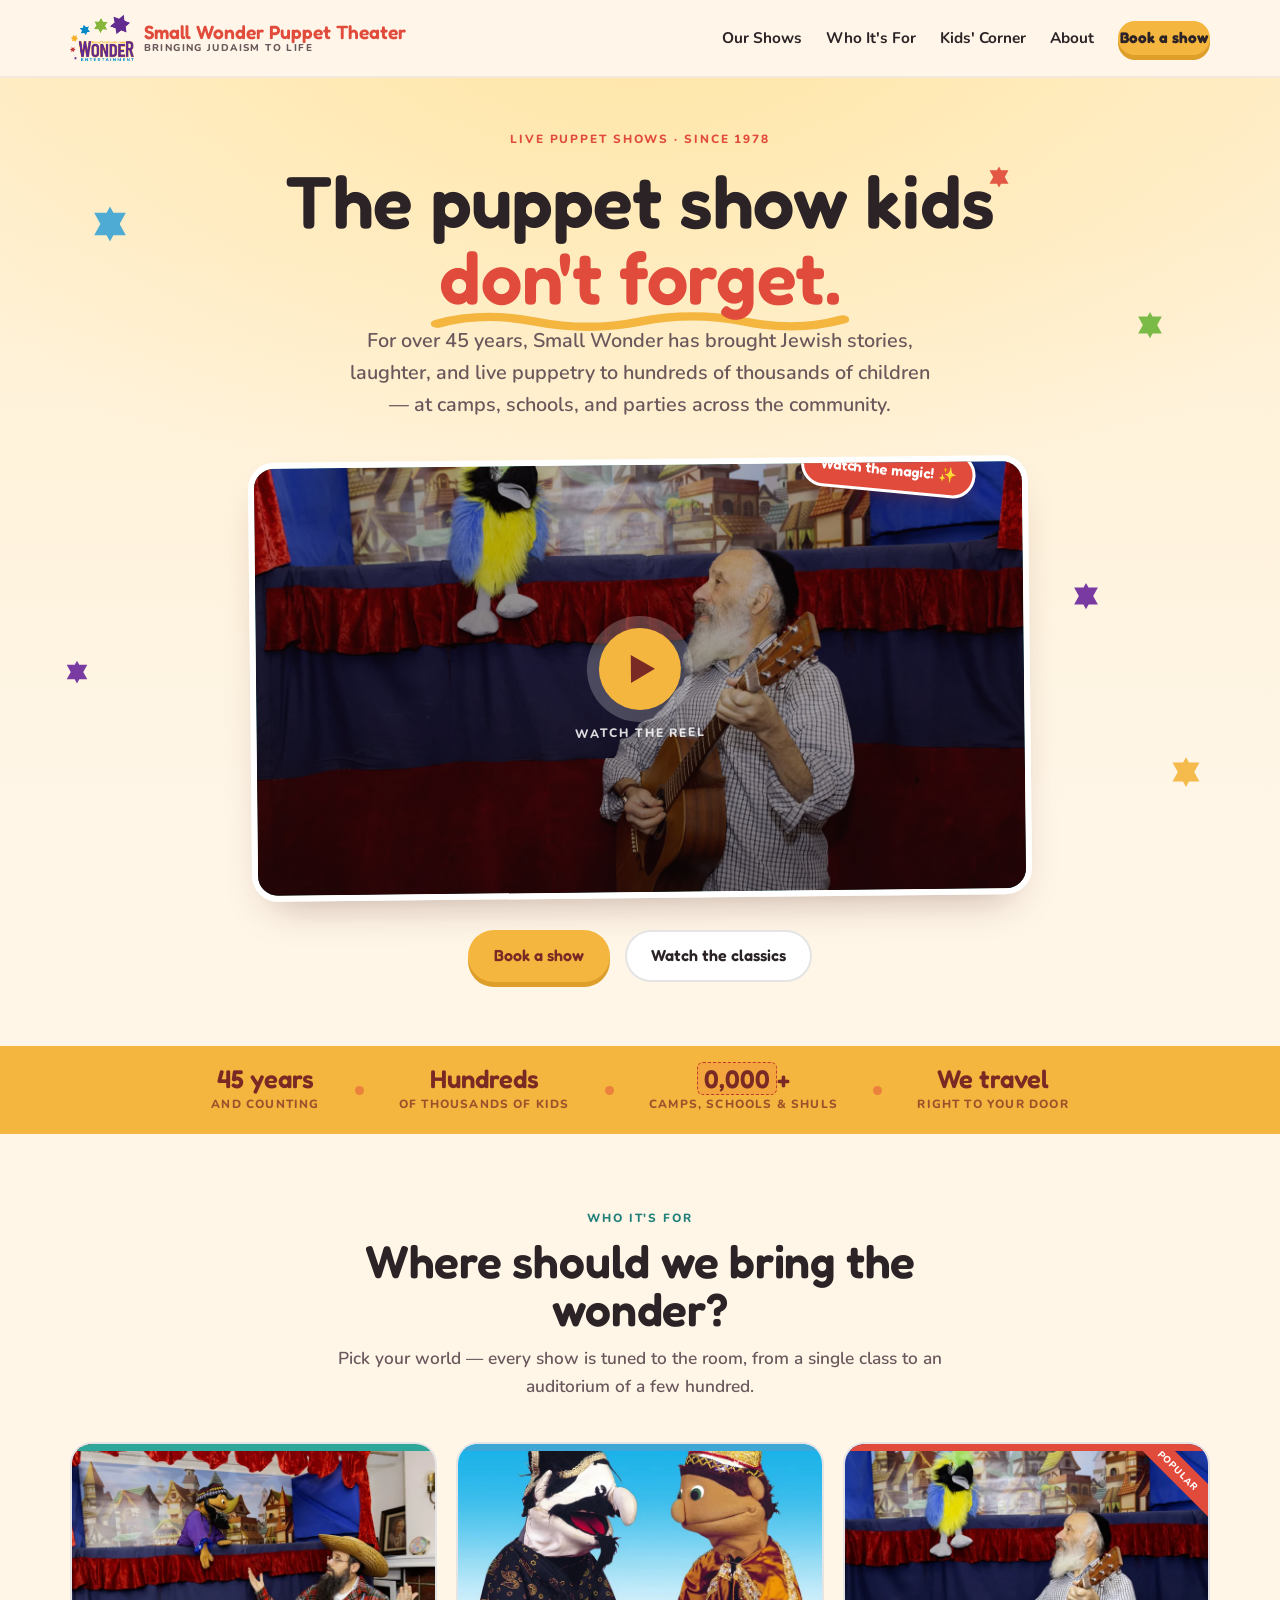
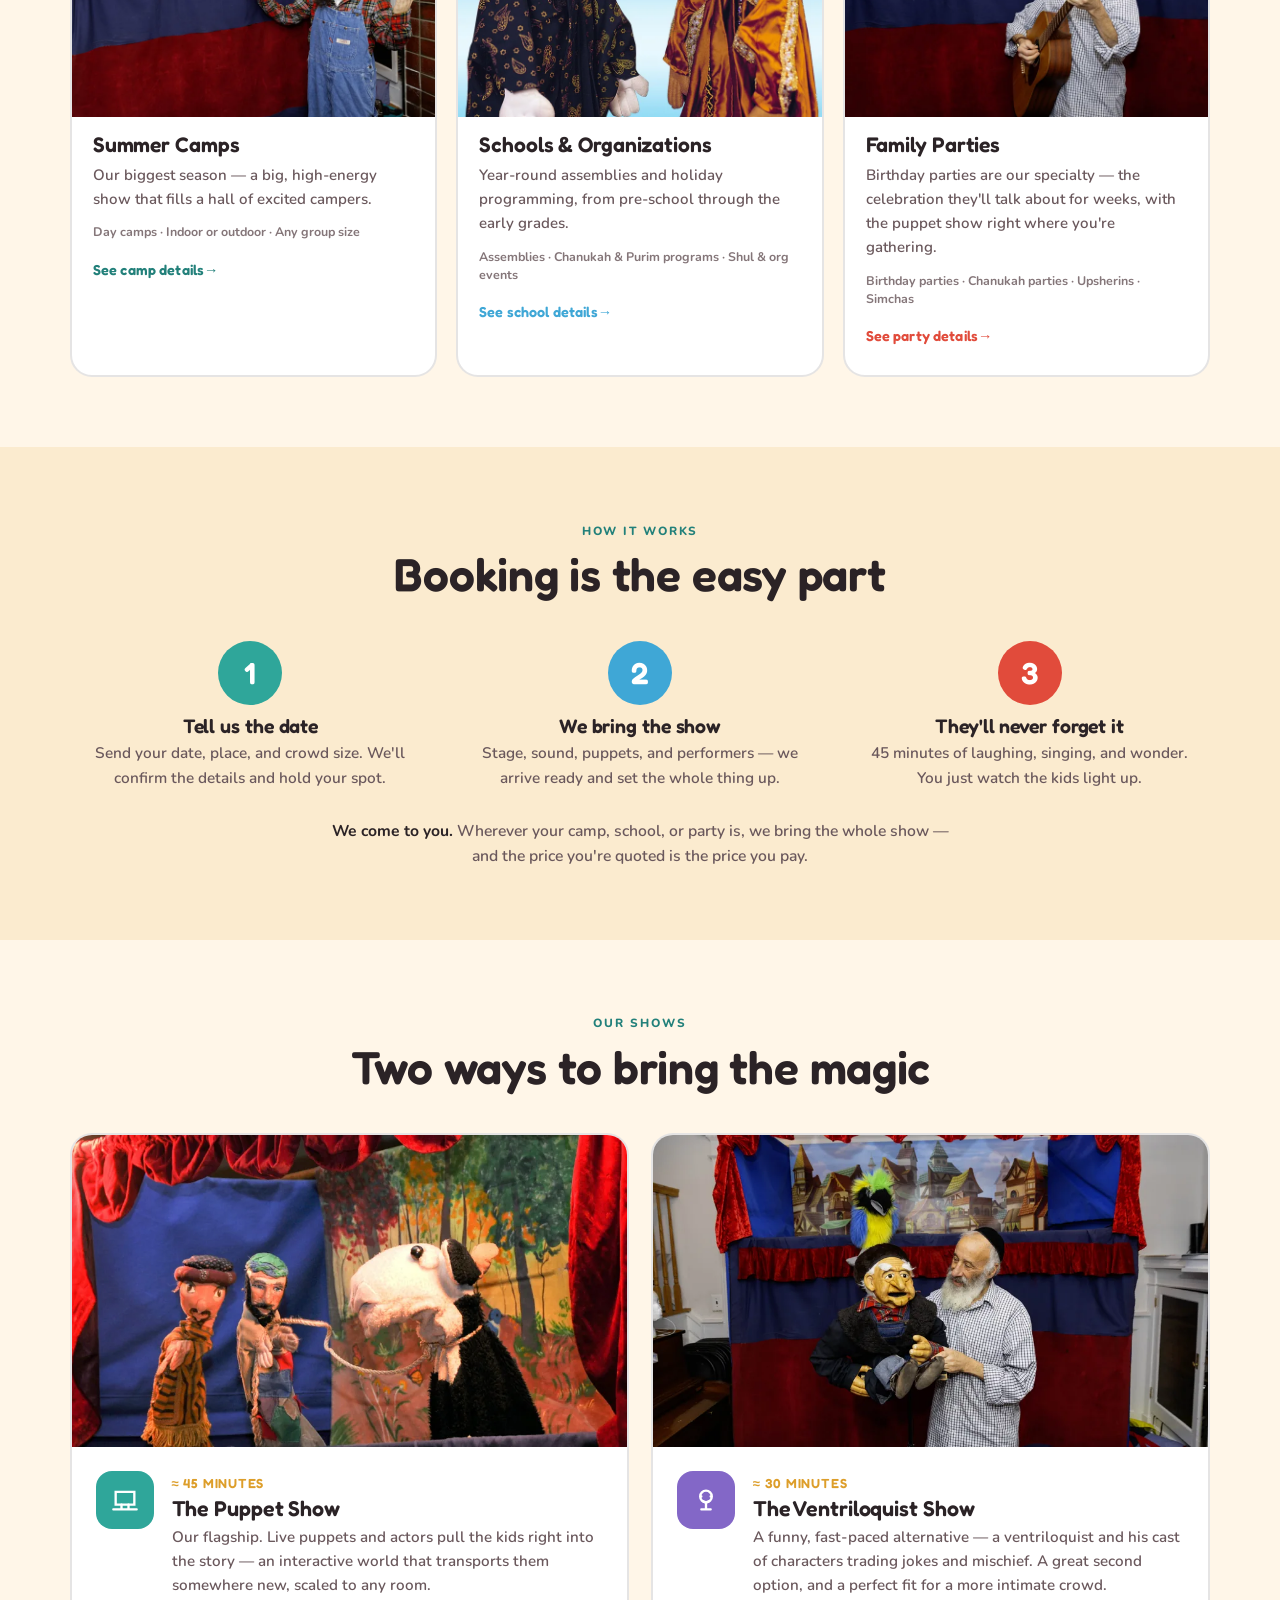
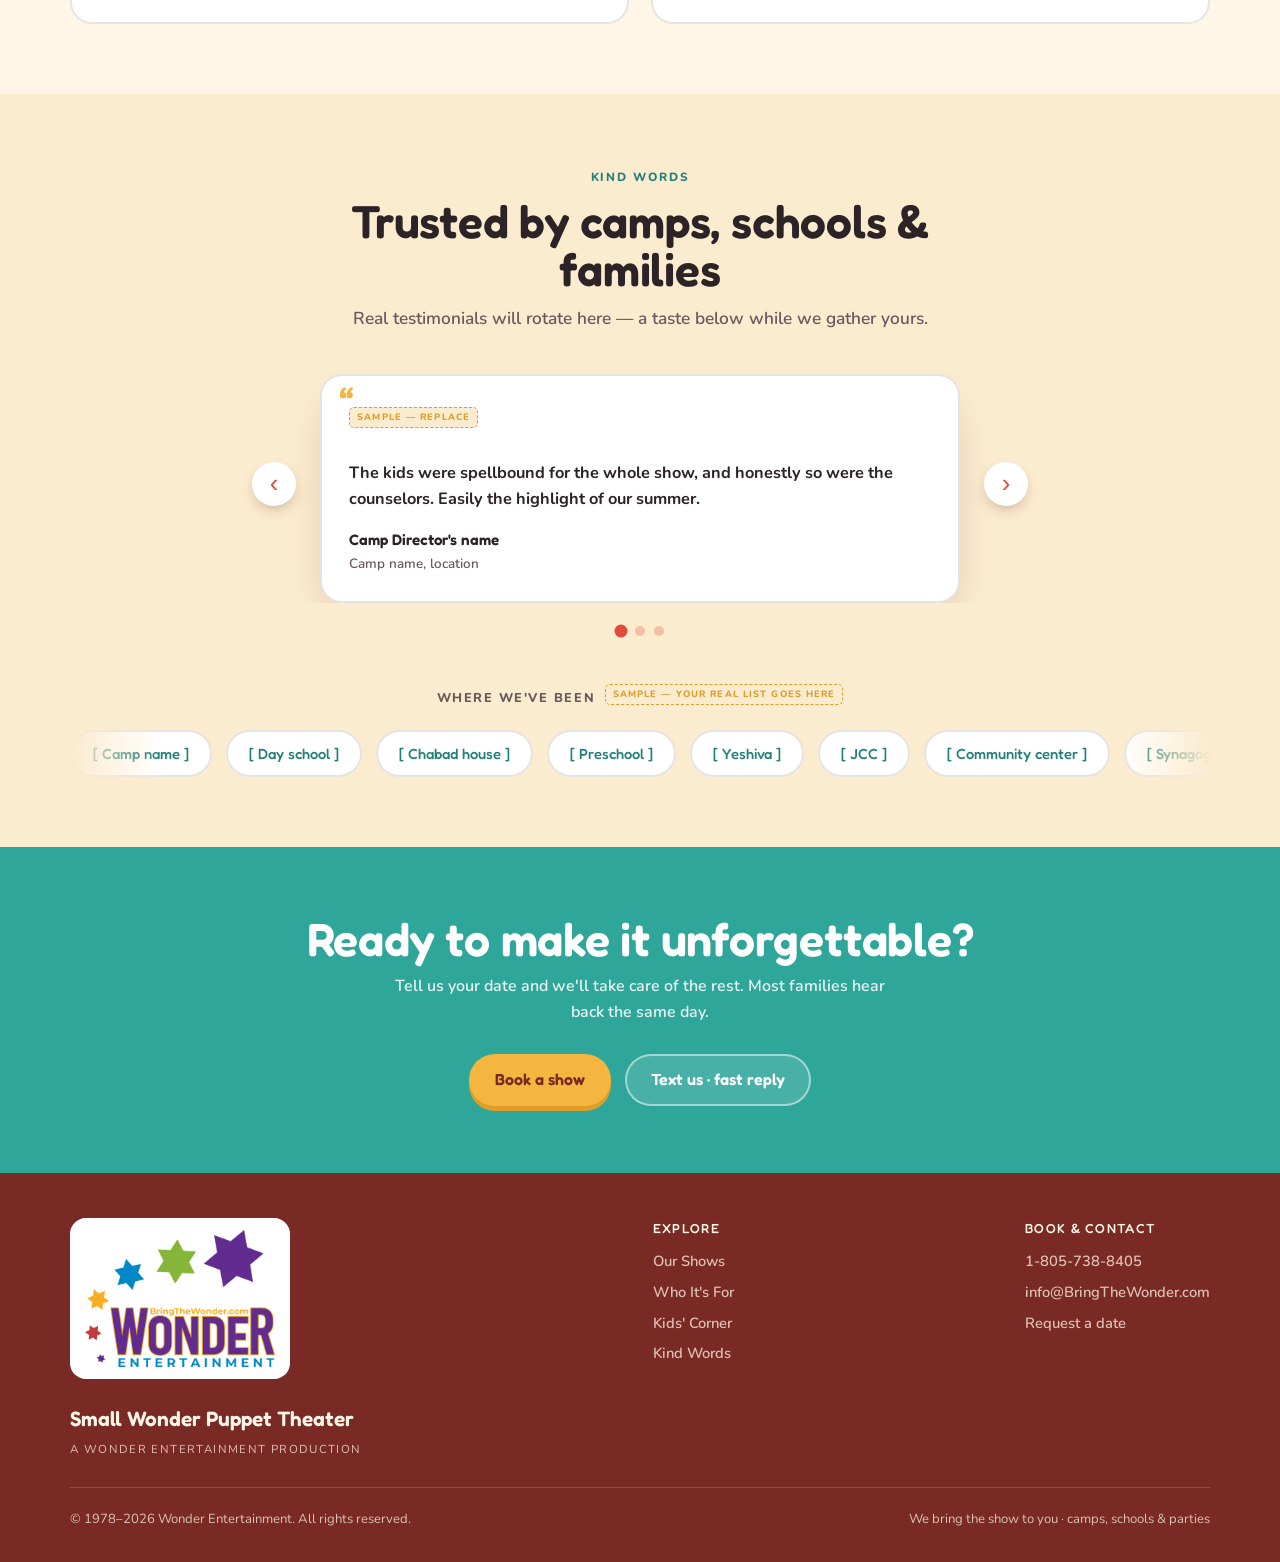
==== commit 8d88c176: "Add the Wonder Entertainment logo to nav + footer; real vent photo - Place the transparent logo PNG " ====
--- a/index.html
+++ b/index.html
@@ -16,7 +16,7 @@
 <header class="nav">
   <div class="wrap nav-inner">
     <a class="brand" href="index.html">
-      <span class="blob"></span>
+      <img class="brand-logo" src="assets/images/logo.png" alt="Wonder Entertainment logo">
       <span class="txt">
         <span class="name">Small Wonder Puppet Theater</span>
         <span class="sub">Bringing Judaism to life</span>
@@ -147,7 +147,7 @@
         </div>
       </div>
       <div class="show">
-        <div class="show-img"><picture><source type="image/webp" srcset="assets/images/card-vent.webp"><img src="assets/images/card-vent.jpg" alt="A comedic Small Wonder character puppet" loading="lazy"></picture></div>
+        <div class="show-img"><picture><source type="image/webp" srcset="assets/images/card-vent.webp"><img src="assets/images/card-vent.jpg" alt="A ventriloquist performing with an old-man puppet, a parrot puppet in the background" loading="lazy"></picture></div>
         <div class="show-body">
           <div class="tag"><svg width="28" height="28" viewBox="0 0 24 24" fill="none" stroke="currentColor" stroke-width="2" stroke-linecap="round"><circle cx="12" cy="9" r="5"/><path d="M8 9h.01M16 9h.01M9.5 13c1.5 1 3.5 1 5 0M12 14v6M8 20h8"/></svg></div>
           <div><span class="len">≈ 30 minutes</span><h3>The Ventriloquist Show</h3><p>A funny, fast-paced alternative — a ventriloquist and his cast of characters trading jokes and mischief. A great second option, and a perfect fit for a more intimate crowd.</p></div>
@@ -243,6 +243,7 @@
   <div class="wrap">
     <div class="foot-top">
       <div class="foot-brand">
+        <span class="foot-logo"><img src="assets/images/logo.png" alt="Wonder Entertainment logo"></span>
         <div class="name">Small Wonder Puppet Theater</div>
         <div class="prod">A Wonder Entertainment production</div>
       </div>
--- a/assets/css/site.css
+++ b/assets/css/site.css
@@ -65,6 +65,7 @@
 .brand .txt{display:flex;flex-direction:column;line-height:1.02}
 .brand .name{font-family:"Fredoka",sans-serif;font-weight:600;font-size:1.2rem;color:var(--red)}
 .brand .sub{font-size:.62rem;font-weight:800;letter-spacing:.14em;text-transform:uppercase;color:var(--ink-soft)}
+.brand-logo{height:46px;width:auto;flex:0 0 auto}
 .nav-links{display:flex;gap:1.5rem;align-items:center}
 .nav-links a{font-weight:700;font-size:.96rem;color:var(--ink);position:relative;padding:.2rem 0}
 .nav-links a:hover{color:var(--red)}
@@ -356,6 +357,8 @@
   border-bottom:1px solid rgba(255,246,232,.16)}
 .foot-brand .name{font-family:"Fredoka",sans-serif;font-weight:600;font-size:1.3rem;color:var(--paper)}
 .foot-brand .prod{font-size:.72rem;letter-spacing:.12em;text-transform:uppercase;margin-top:.3rem}
+.foot-logo{display:inline-block;background:#fff;border-radius:16px;padding:.75rem .95rem;margin-bottom:1rem}
+.foot-logo img{display:block;width:190px;height:auto}
 .foot-col h4{color:var(--paper);font-family:"Fredoka",sans-serif;font-size:.82rem;letter-spacing:.1em;text-transform:uppercase;margin-bottom:.7rem;font-weight:500}
 .foot-col a{display:block;margin-bottom:.45rem;color:rgba(255,246,232,.74);font-weight:600}
 .foot-col a:hover{color:var(--sun)}
@@ -376,6 +379,8 @@
   .nav-links.open{display:flex}
   .nav-links .btn-book{width:100%;text-align:center}
   .hamburger{display:flex}
+  .brand-logo{height:38px}
+  .brand .name{font-size:1.05rem}
   .tiles{grid-template-columns:1fr}
   .field-row{grid-template-columns:1fr}
   .confetti{display:none}
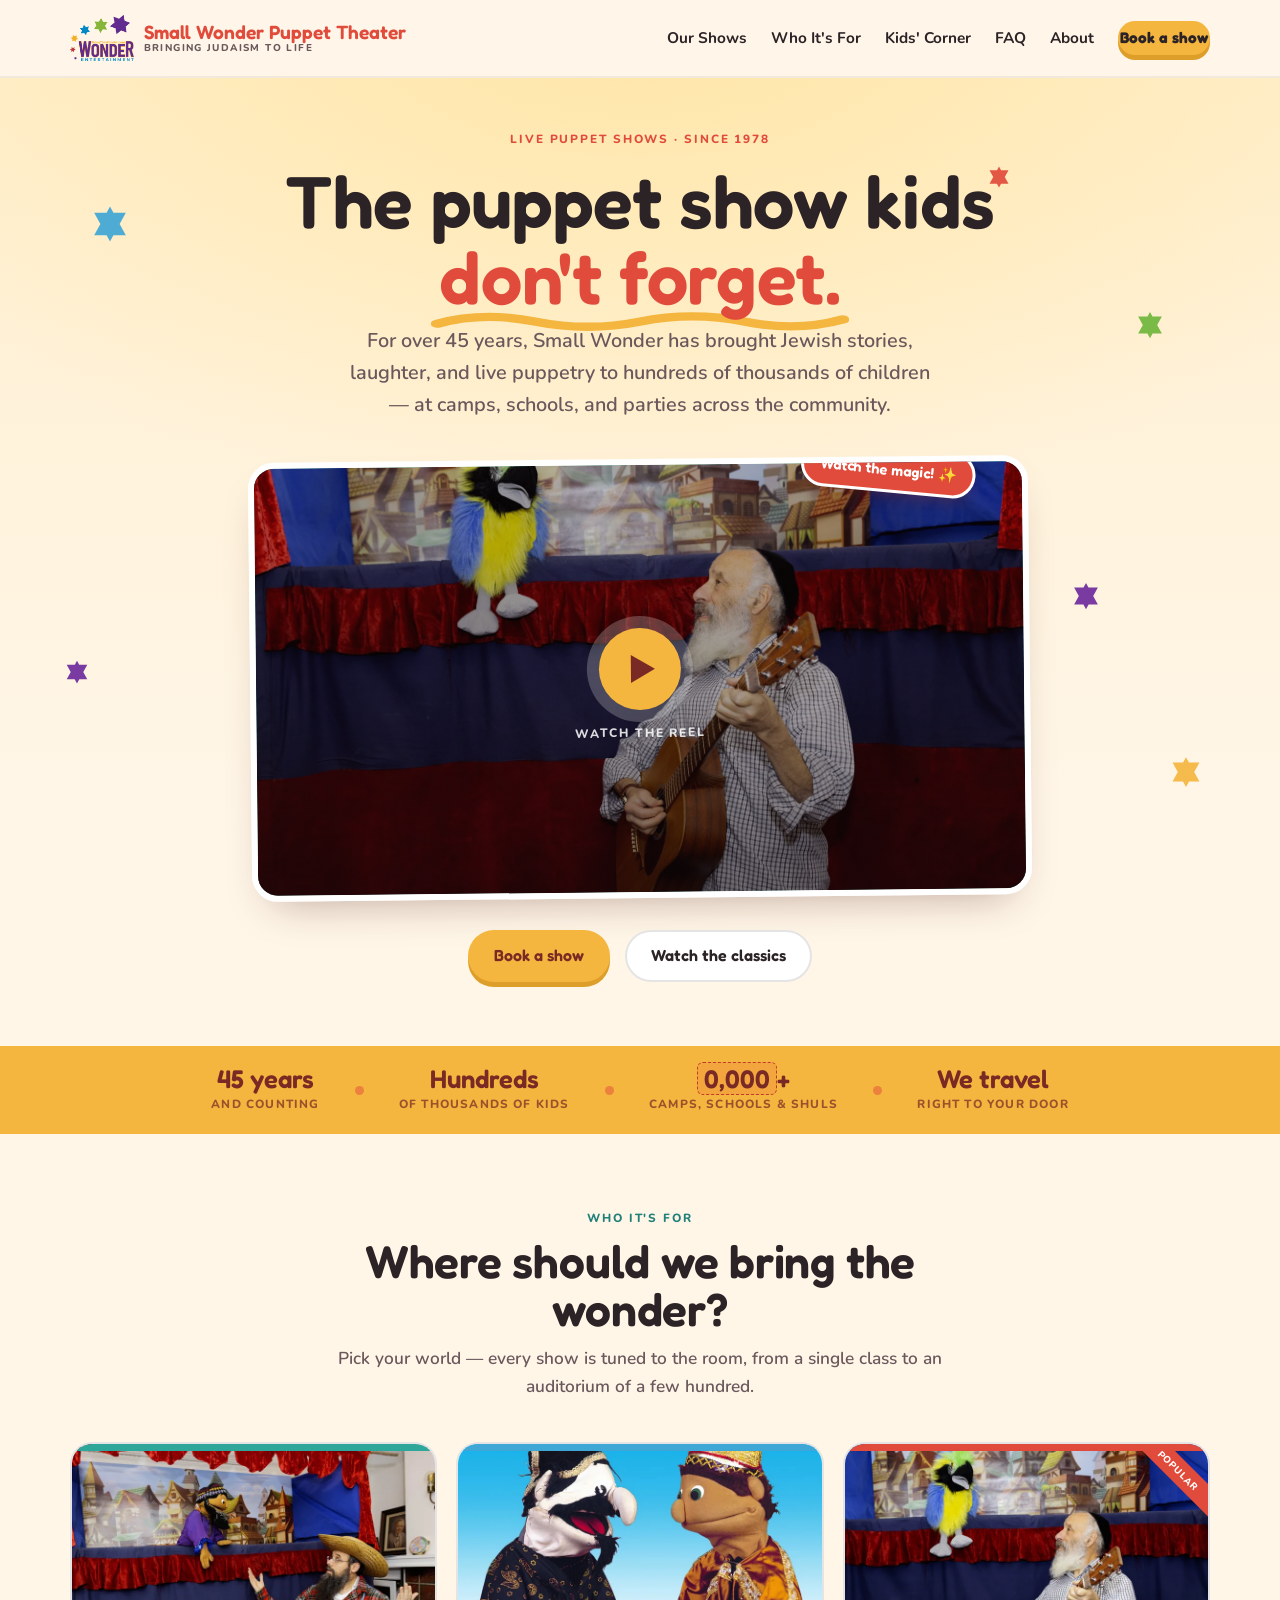
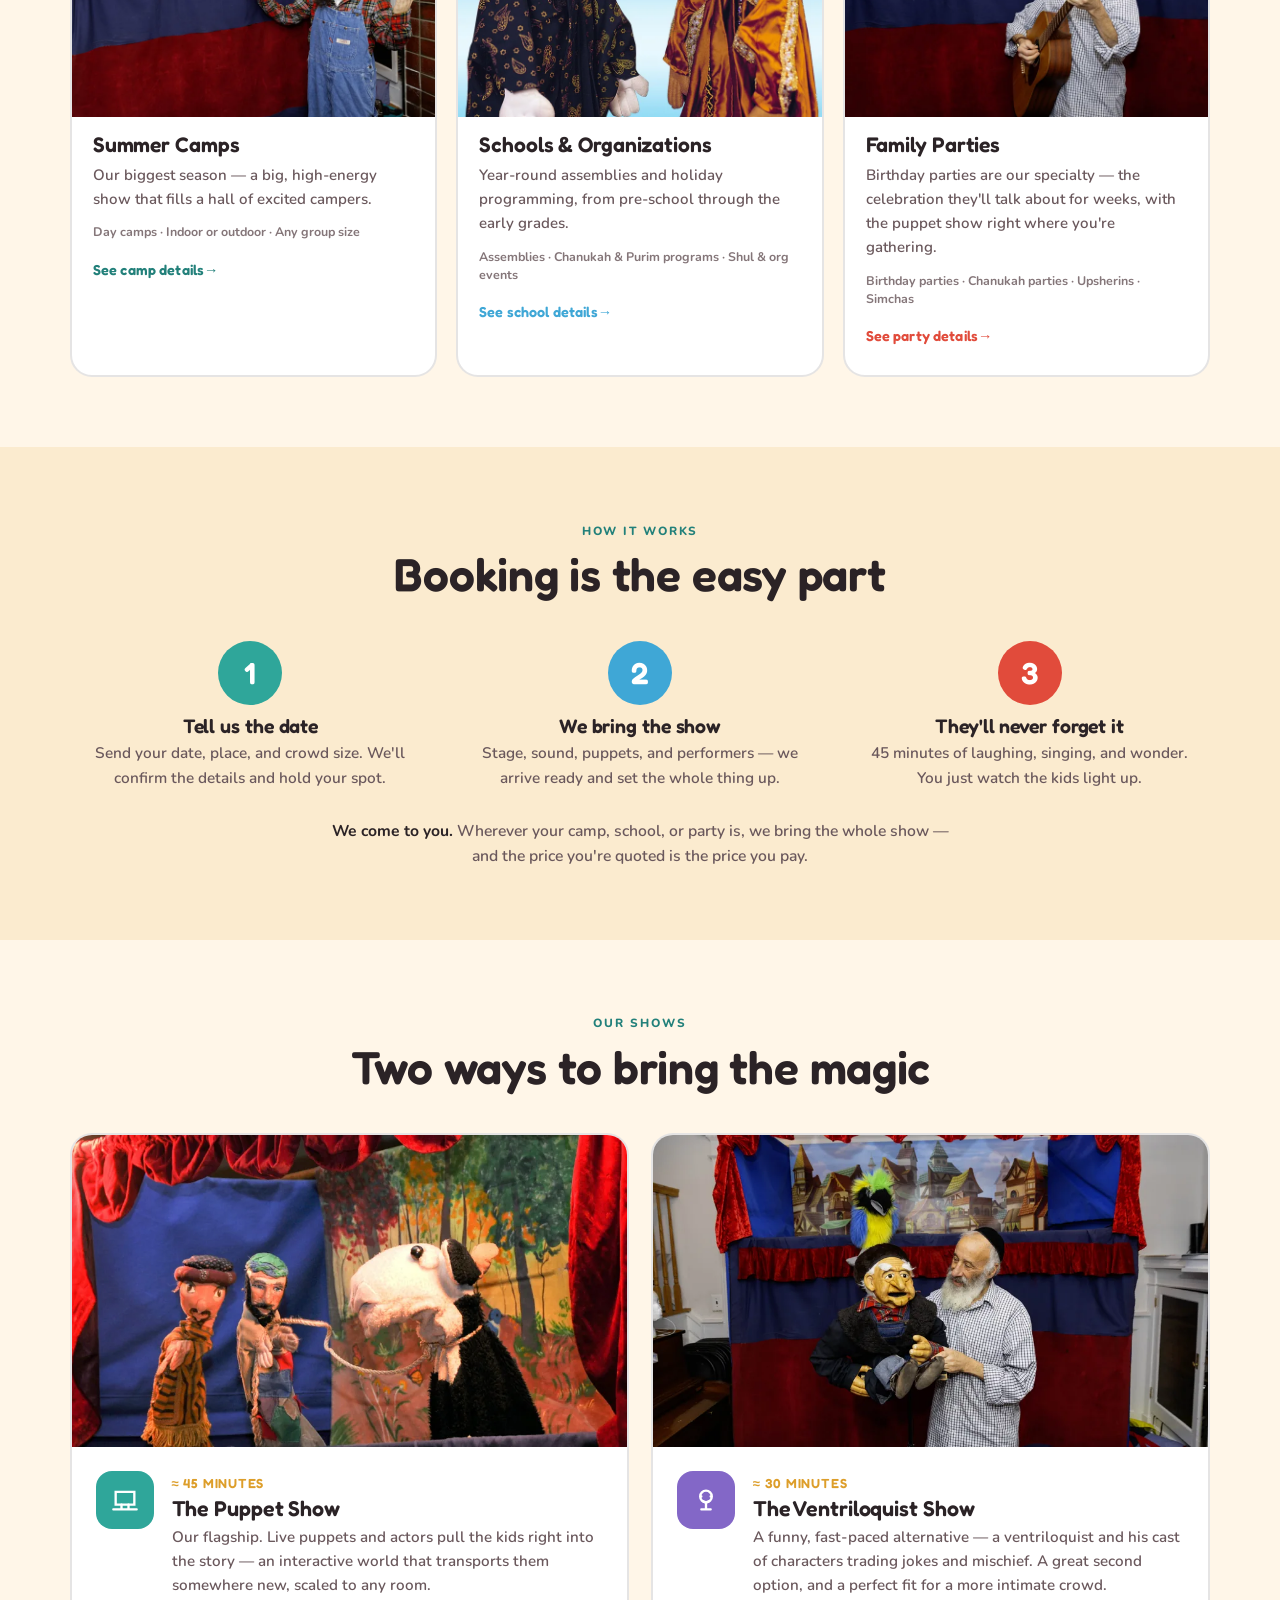
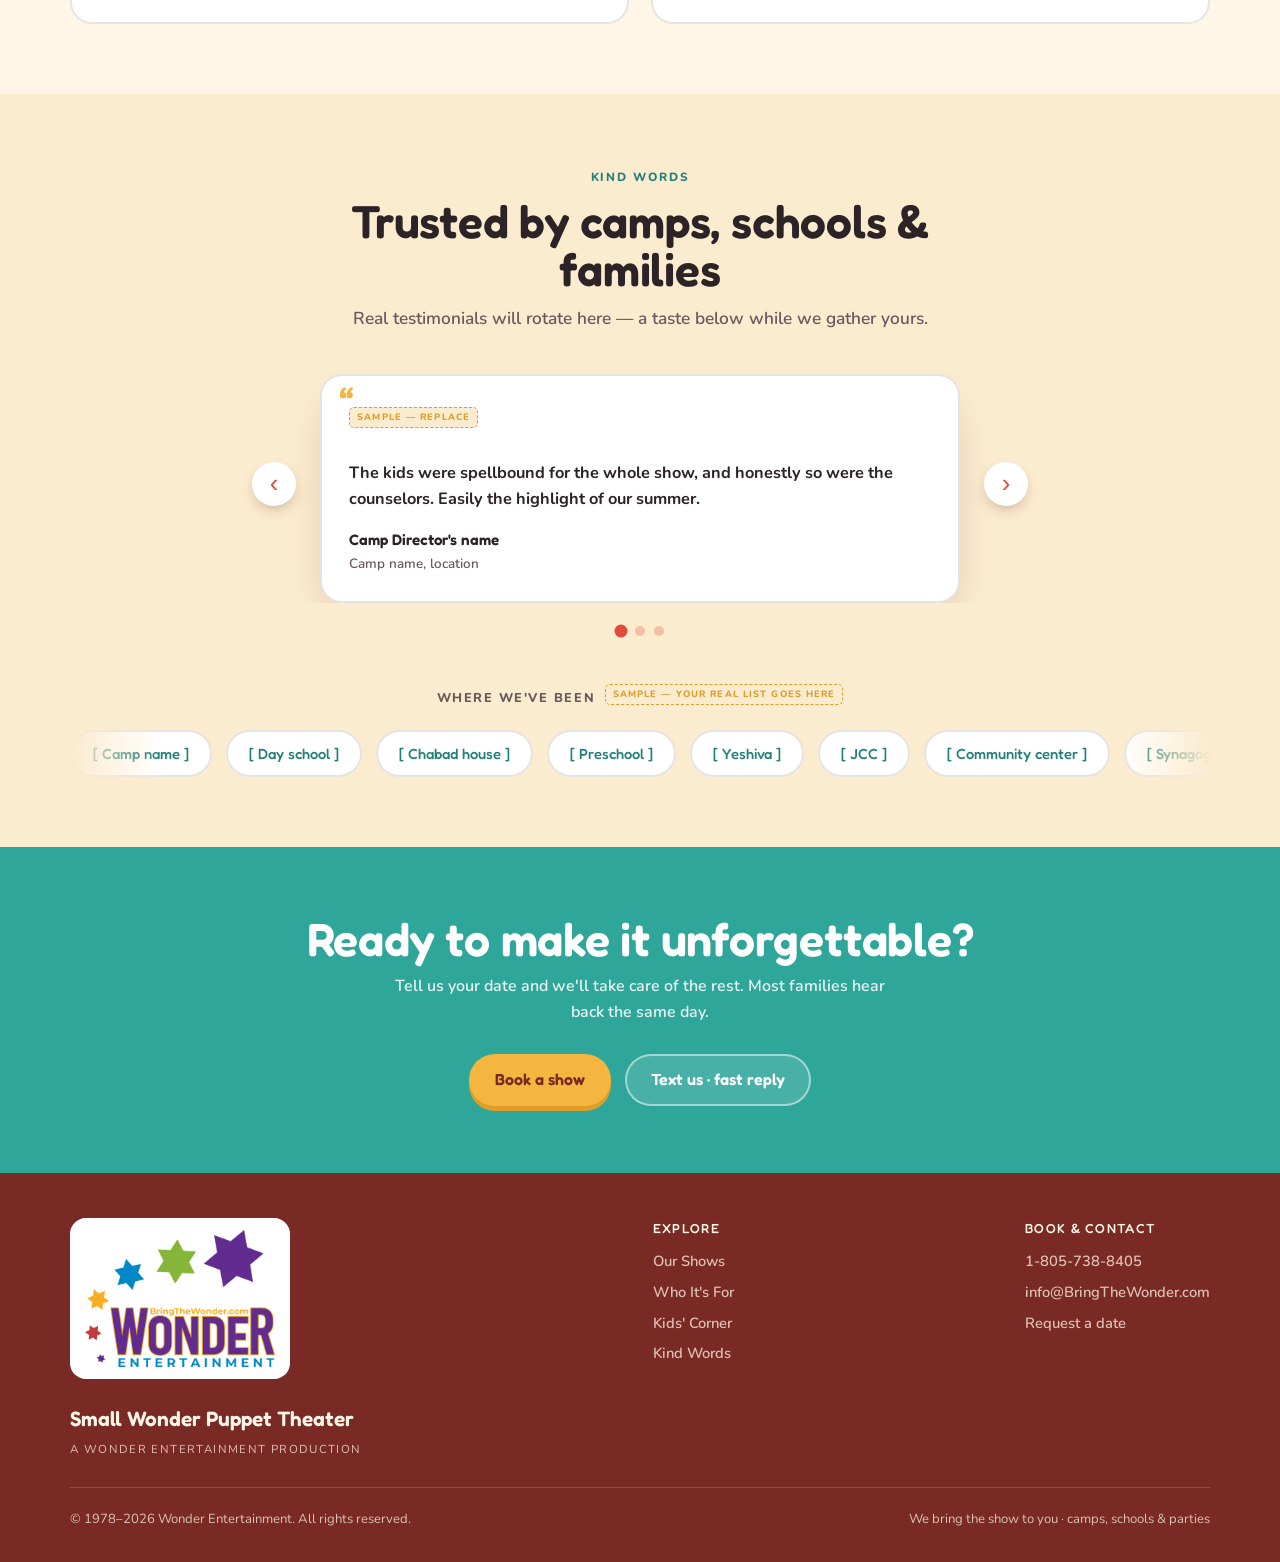
==== commit c1b274e9: "Add About + FAQ pages - about.html: "Puppetry with a purpose" mission + credentials (since 1978,   h" ====
--- a/index.html
+++ b/index.html
@@ -26,7 +26,8 @@
       <a href="shows.html">Our Shows</a>
       <a href="#audiences">Who It's For</a>
       <a href="#kids">Kids' Corner</a>
-      <a href="#about">About</a>
+      <a href="faq.html">FAQ</a>
+      <a href="about.html">About</a>
       <a href="book.html" class="btn btn-book">Book a show</a>
     </nav>
     <button class="hamburger" id="ham" aria-label="Menu"><span></span><span></span><span></span></button>
--- a/assets/css/site.css
+++ b/assets/css/site.css
@@ -269,6 +269,15 @@
 .faq h3{font-size:1.06rem;margin-bottom:.25rem}
 .faq p{font-size:.95rem;color:var(--ink-soft);font-weight:600}
 
+/* ---------- ABOUT / PROSE ---------- */
+.about-lead{max-width:720px;margin:0 auto 1.4rem;text-align:center;font-size:1.15rem;font-weight:700;color:var(--ink)}
+.prose{max-width:720px;margin:0 auto}
+.prose p{margin-bottom:1.1rem;font-size:1.06rem;color:var(--ink);font-weight:600}
+.prose p:last-child{margin-bottom:0}
+.figure{margin:1.8rem auto;border-radius:22px;overflow:hidden;border:5px solid #fff;box-shadow:var(--shadow);max-width:760px}
+.figure img{width:100%;height:auto;display:block}
+.figure figcaption{background:#fff;padding:.7rem 1rem;font-size:.82rem;color:var(--ink-soft);font-weight:700;text-align:center}
+
 /* ---------- TESTIMONIALS ---------- */
 .quote{background:#fff;border:2px solid var(--line);border-radius:22px;padding:1.7rem;position:relative}
 .quote::before{content:"\201C";font-family:"Fredoka",serif;font-size:3.6rem;color:var(--sun);
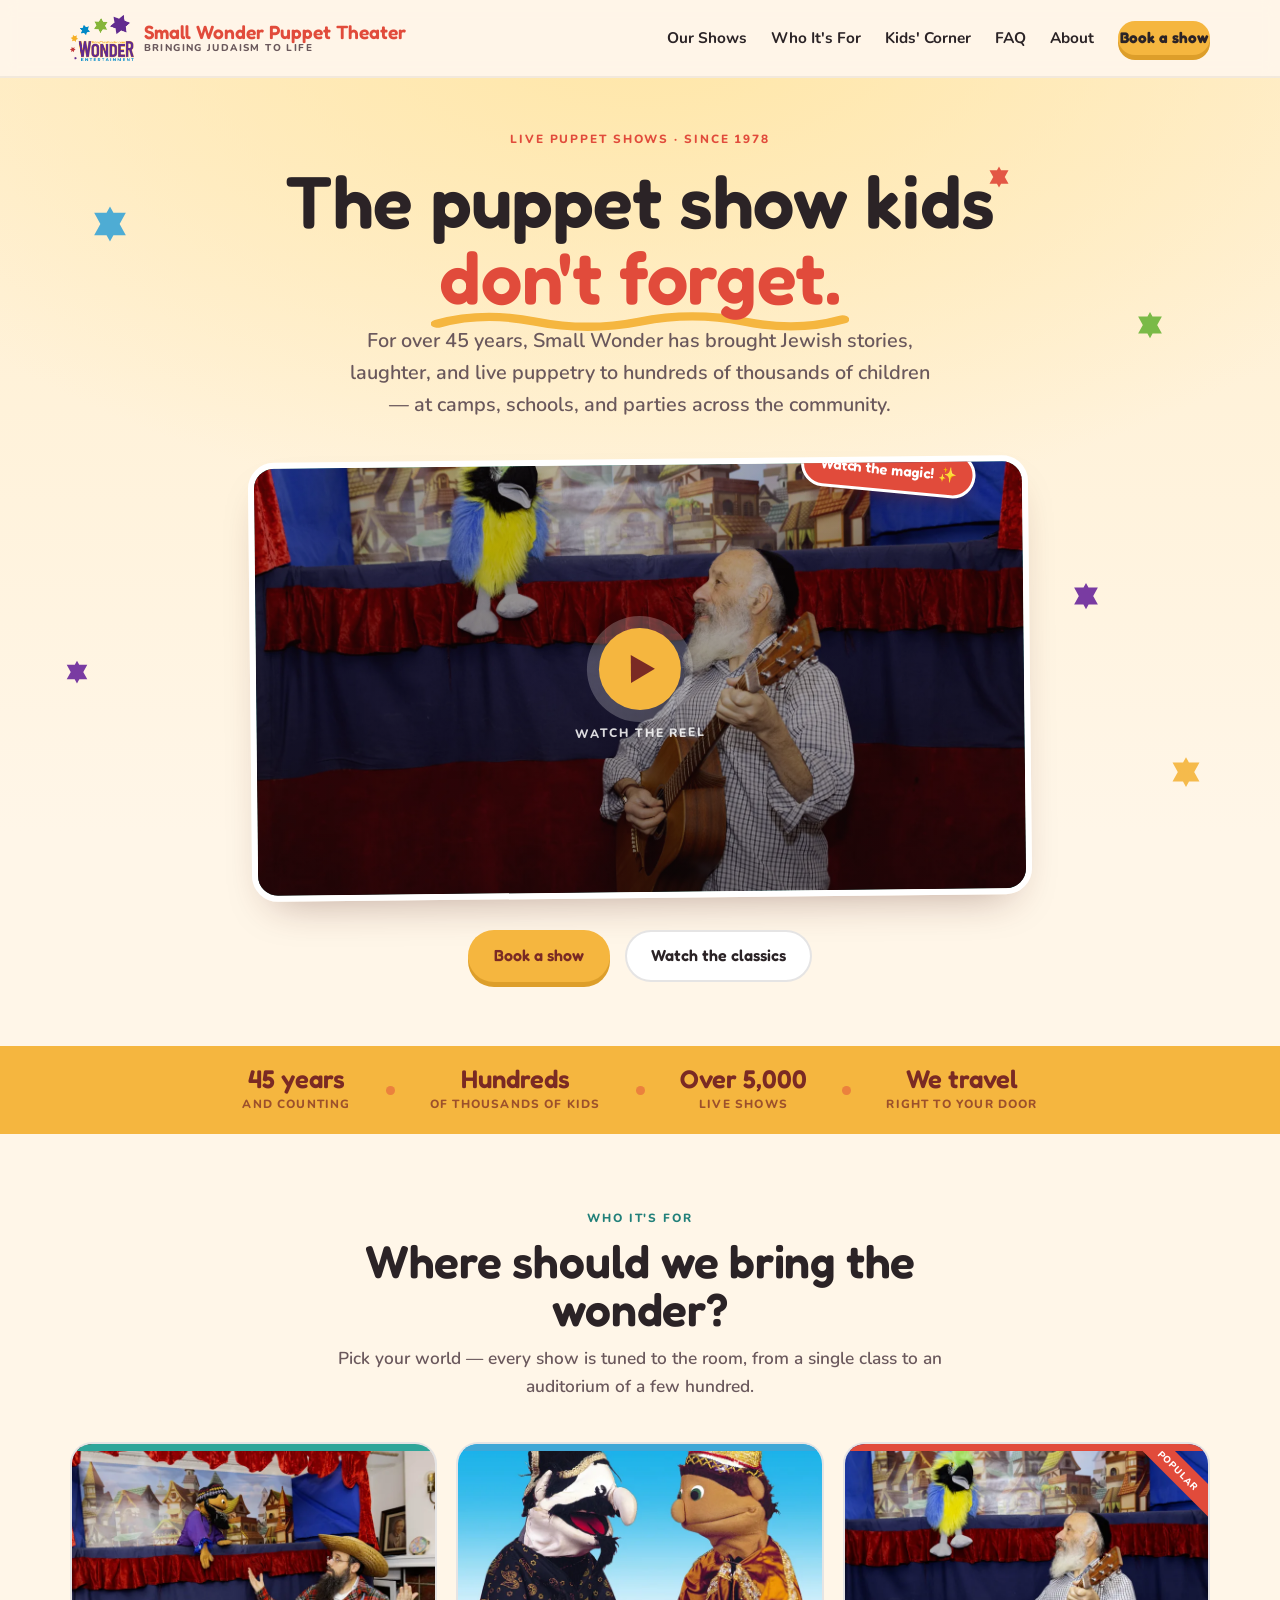
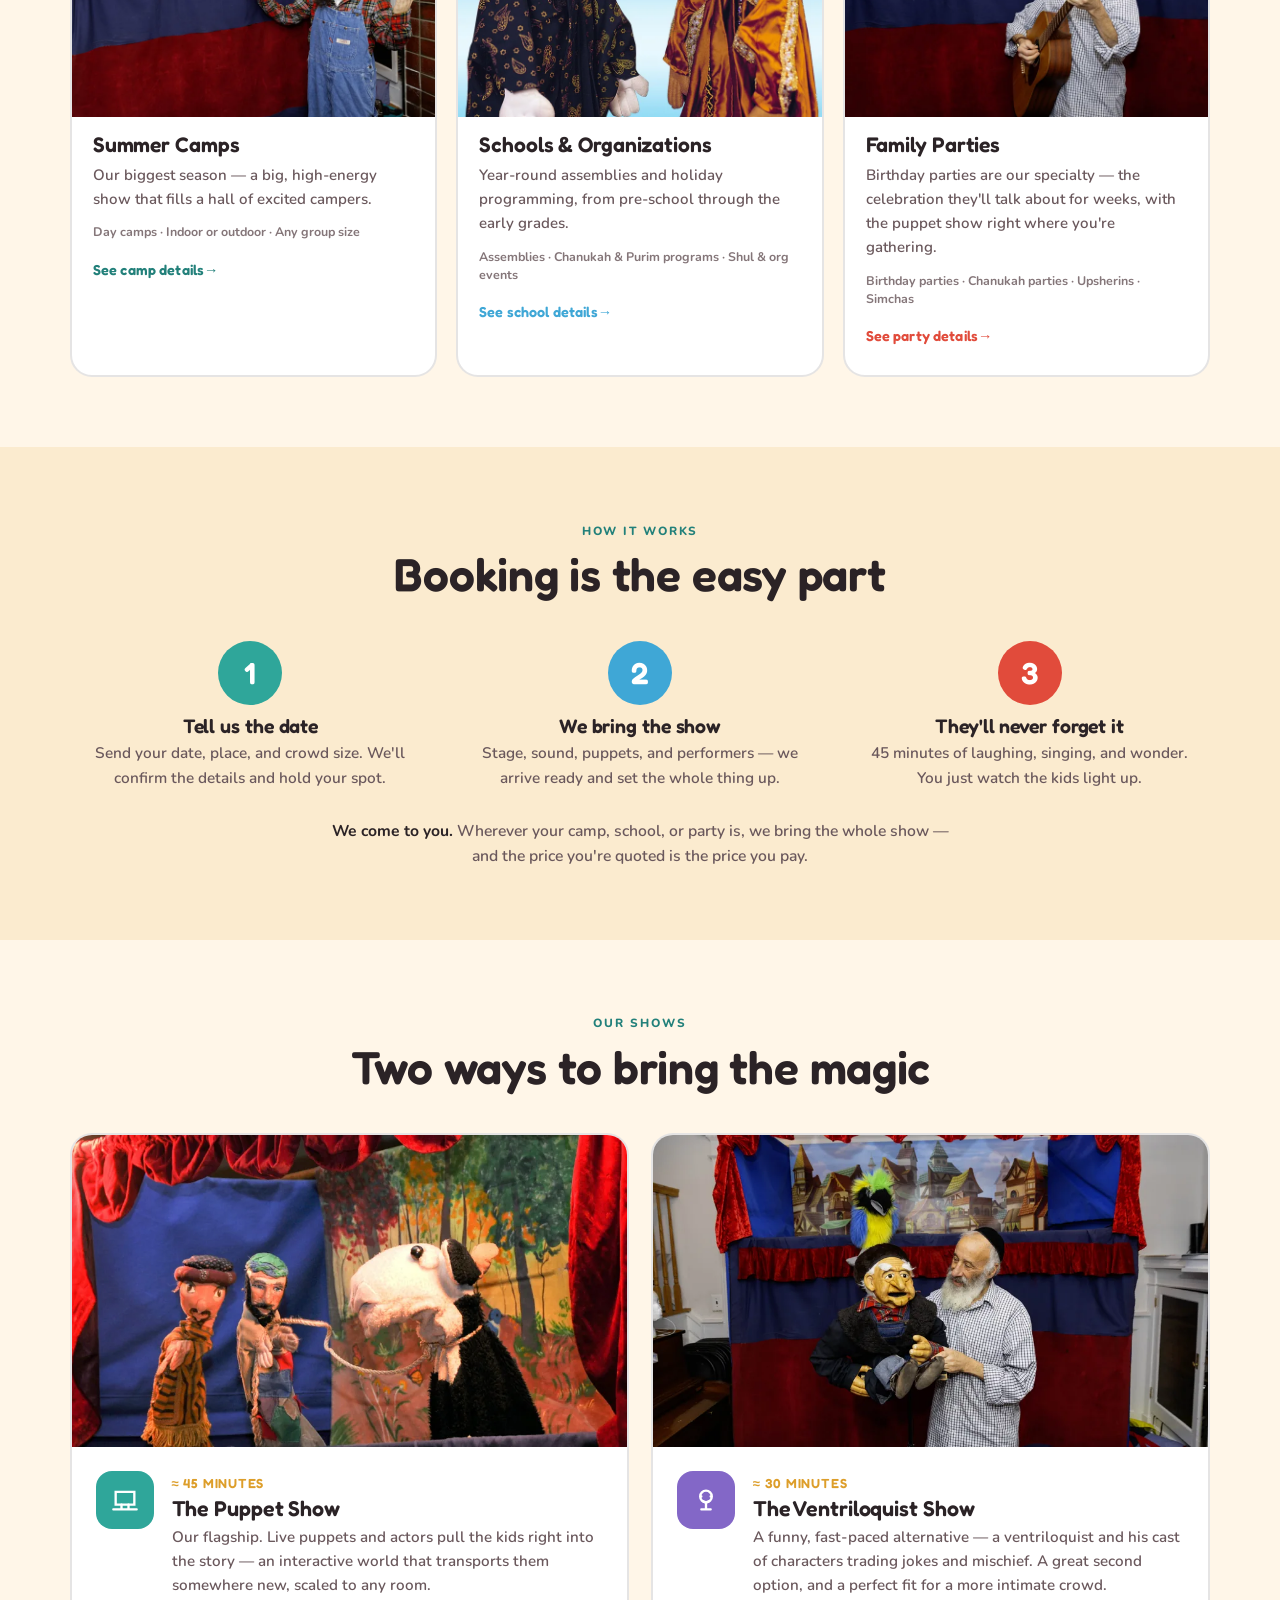
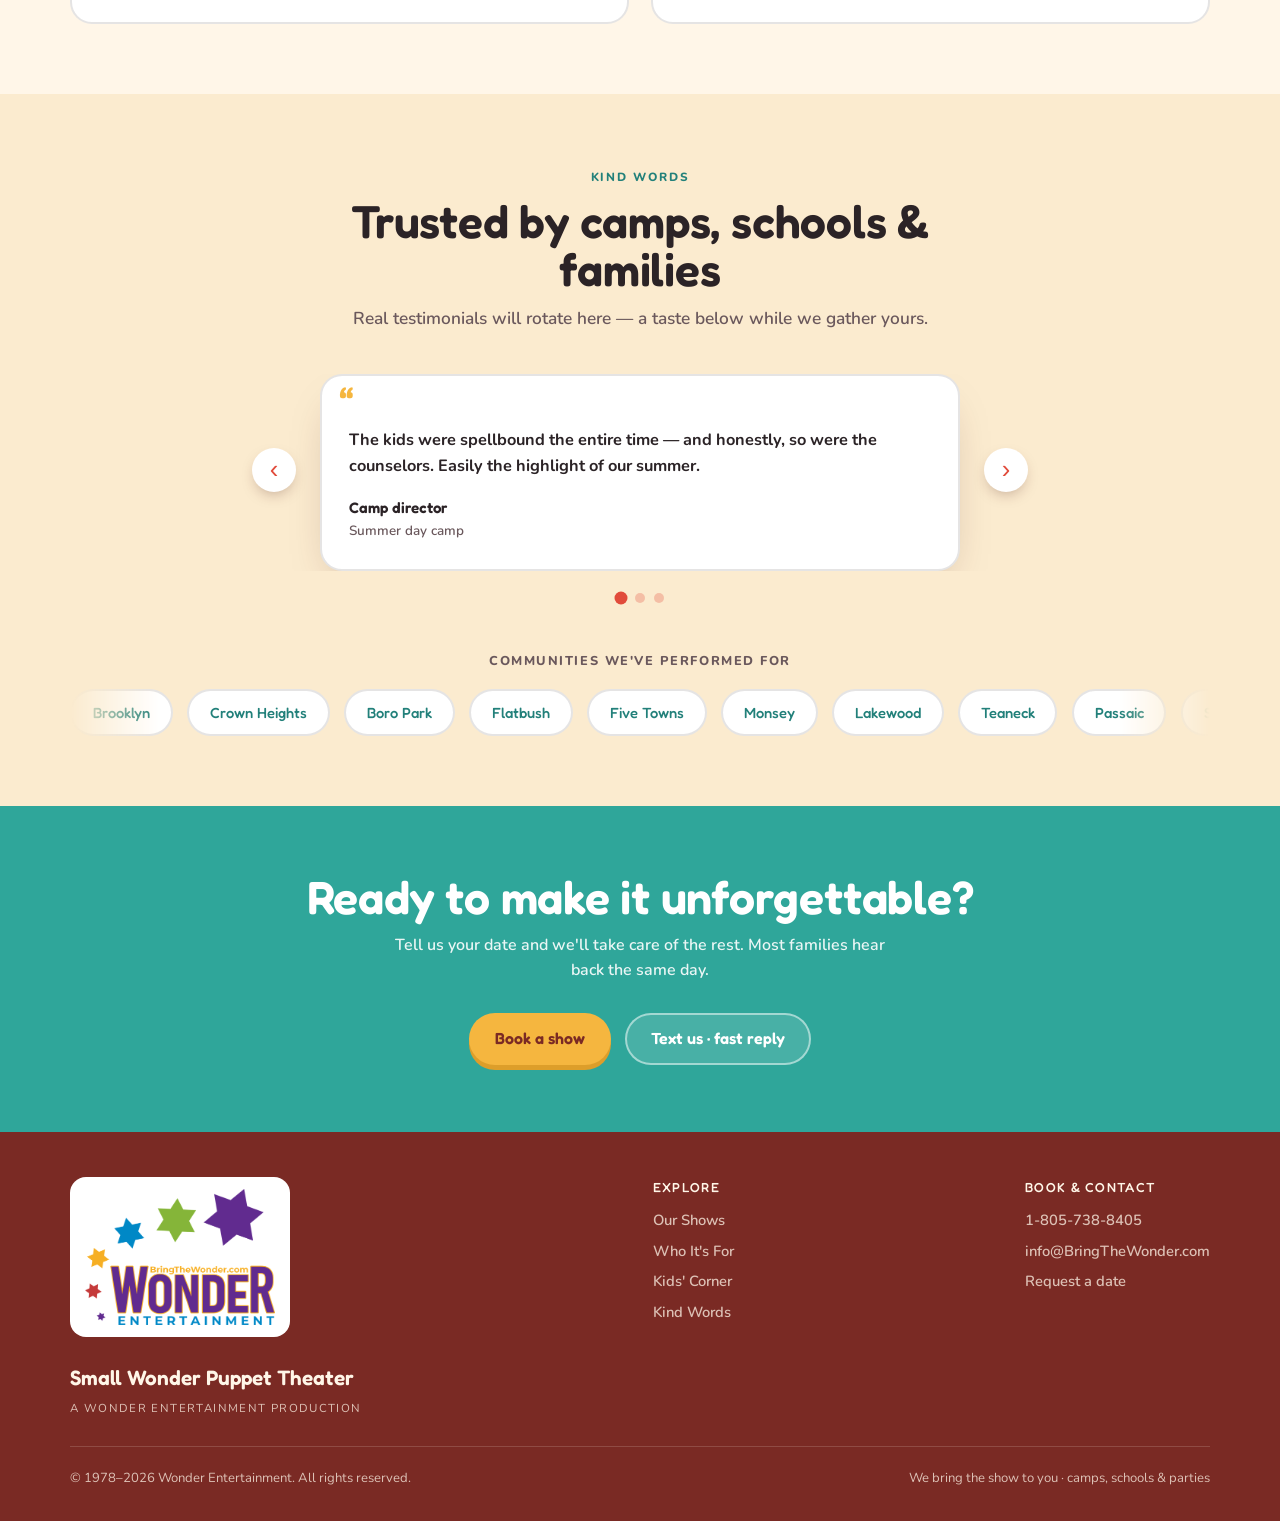
==== commit 9c2b8b58: "Refinement pass: Kids' Corner, stats, testimonials, marquee, to-do list - Stats: homepage trust bar " ====
--- a/index.html
+++ b/index.html
@@ -25,7 +25,7 @@
     <nav class="nav-links" id="menu">
       <a href="shows.html">Our Shows</a>
       <a href="#audiences">Who It's For</a>
-      <a href="#kids">Kids' Corner</a>
+      <a href="kids.html">Kids' Corner</a>
       <a href="faq.html">FAQ</a>
       <a href="about.html">About</a>
       <a href="book.html" class="btn btn-book">Book a show</a>
@@ -60,7 +60,7 @@
 
     <div class="hero-cta">
       <a href="book.html" class="btn btn-book">Book a show</a>
-      <a href="#kids" class="btn btn-ghost">Watch the classics</a>
+      <a href="kids.html" class="btn btn-ghost">Watch the classics</a>
     </div>
   </div>
 </section>
@@ -72,7 +72,7 @@
     <span class="dot"></span>
     <div class="item"><span class="n">Hundreds</span><span class="l">of thousands of kids</span></div>
     <span class="dot"></span>
-    <div class="item"><span class="n"><span class="fillnum">0,000</span>+</span><span class="l">Camps, schools &amp; shuls</span></div>
+    <div class="item"><span class="n">Over 5,000</span><span class="l">live shows</span></div>
     <span class="dot"></span>
     <div class="item"><span class="n">We travel</span><span class="l">Right to your door</span></div>
   </div>
@@ -87,7 +87,7 @@
       <p>Pick your world — every show is tuned to the room, from a single class to an auditorium of a few hundred.</p>
     </div>
     <div class="tiles">
-      <a class="tile camps" href="#">
+      <a class="tile camps" href="camps.html">
         <div class="bar"></div>
         <div class="tile-img"><picture><source type="image/webp" srcset="assets/images/tile-camps.webp"><img src="assets/images/tile-camps.jpg" alt="A Small Wonder puppeteer performing for a crowd" loading="lazy"></picture></div>
         <h3>Summer Camps</h3>
@@ -95,7 +95,7 @@
         <div class="kinds">Day camps · Indoor or outdoor · Any group size</div>
         <span class="more">See camp details</span>
       </a>
-      <a class="tile schools" href="#">
+      <a class="tile schools" href="schools.html">
         <div class="bar"></div>
         <div class="tile-img"><picture><source type="image/webp" srcset="assets/images/tile-schools.webp"><img src="assets/images/tile-schools.jpg" alt="Costumed royal puppets from a Purim show" loading="lazy"></picture></div>
         <h3>Schools &amp; Organizations</h3>
@@ -173,26 +173,23 @@
         <div class="ttrack" id="tTrack">
           <div class="tslide">
             <div class="quote">
-              <span class="placeholder-tag">Sample &mdash; replace</span>
-              <p>The kids were spellbound for the whole show, and honestly so were the counselors. Easily the highlight of our summer.</p>
-              <div class="who">Camp Director's name</div>
-              <div class="where">Camp name, location</div>
+              <p>The kids were spellbound the entire time — and honestly, so were the counselors. Easily the highlight of our summer.</p>
+              <div class="who">Camp director</div>
+              <div class="where">Summer day camp</div>
             </div>
           </div>
           <div class="tslide">
             <div class="quote">
-              <span class="placeholder-tag">Sample &mdash; replace</span>
               <p>We'd heard about them for years and finally booked for our Chanukah party. The kids were mesmerized start to finish — worth every minute.</p>
-              <div class="who">Parent's name</div>
-              <div class="where">Neighborhood, city</div>
+              <div class="who">A parent</div>
+              <div class="where">Chanukah party</div>
             </div>
           </div>
           <div class="tslide">
             <div class="quote">
-              <span class="placeholder-tag">Sample &mdash; replace</span>
-              <p>Professional, punctual, and genuinely magical with the children. Our whole school is still singing along.</p>
-              <div class="who">Principal's name</div>
-              <div class="where">School name, location</div>
+              <p>Professional, punctual, and genuinely magical with the children. Our whole school was still singing along the next day.</p>
+              <div class="who">School principal</div>
+              <div class="where">Elementary school</div>
             </div>
           </div>
         </div>
@@ -202,25 +199,33 @@
     </div>
 
     <div class="places">
-      <div class="places-label">Where we've been <span class="placeholder-tag">Sample &mdash; your real list goes here</span></div>
+      <div class="places-label">Communities we've performed for</div>
       <div class="marquee">
         <div class="mtrack">
-          <span class="chip">[ Camp name ]</span>
-          <span class="chip">[ Day school ]</span>
-          <span class="chip">[ Chabad house ]</span>
-          <span class="chip">[ Preschool ]</span>
-          <span class="chip">[ Yeshiva ]</span>
-          <span class="chip">[ JCC ]</span>
-          <span class="chip">[ Community center ]</span>
-          <span class="chip">[ Synagogue ]</span>
-          <span class="chip">[ Camp name ]</span>
-          <span class="chip">[ Day school ]</span>
-          <span class="chip">[ Chabad house ]</span>
-          <span class="chip">[ Preschool ]</span>
-          <span class="chip">[ Yeshiva ]</span>
-          <span class="chip">[ JCC ]</span>
-          <span class="chip">[ Community center ]</span>
-          <span class="chip">[ Synagogue ]</span>
+          <span class="chip">Brooklyn</span>
+          <span class="chip">Crown Heights</span>
+          <span class="chip">Boro Park</span>
+          <span class="chip">Flatbush</span>
+          <span class="chip">Five Towns</span>
+          <span class="chip">Monsey</span>
+          <span class="chip">Lakewood</span>
+          <span class="chip">Teaneck</span>
+          <span class="chip">Passaic</span>
+          <span class="chip">Stamford</span>
+          <span class="chip">Great Neck</span>
+          <span class="chip">Dallas</span>
+          <span class="chip">Brooklyn</span>
+          <span class="chip">Crown Heights</span>
+          <span class="chip">Boro Park</span>
+          <span class="chip">Flatbush</span>
+          <span class="chip">Five Towns</span>
+          <span class="chip">Monsey</span>
+          <span class="chip">Lakewood</span>
+          <span class="chip">Teaneck</span>
+          <span class="chip">Passaic</span>
+          <span class="chip">Stamford</span>
+          <span class="chip">Great Neck</span>
+          <span class="chip">Dallas</span>
         </div>
       </div>
     </div>
@@ -252,7 +257,7 @@
         <h4>Explore</h4>
         <a href="shows.html">Our Shows</a>
         <a href="#audiences">Who It's For</a>
-        <a href="#kids">Kids' Corner</a>
+        <a href="kids.html">Kids' Corner</a>
         <a href="#reviews">Kind Words</a>
       </div>
       <div class="foot-col">
--- a/assets/css/site.css
+++ b/assets/css/site.css
@@ -278,6 +278,18 @@
 .figure img{width:100%;height:auto;display:block}
 .figure figcaption{background:#fff;padding:.7rem 1rem;font-size:.82rem;color:var(--ink-soft);font-weight:700;text-align:center}
 
+/* ---------- KIDS' CORNER ---------- */
+.video-grid{display:grid;grid-template-columns:repeat(3,1fr);gap:1.4rem}
+.video-grid .videocard{margin:0;width:100%;transform:none}
+.videocard.soon{cursor:default}
+.videocard.soon::after{content:"";position:absolute;inset:0;background:rgba(20,8,10,.42);z-index:1}
+.videocard.soon .ph{position:relative;z-index:2;font-size:.9rem}
+.kids-card figcaption{font-family:"Fredoka",sans-serif;font-weight:600;font-size:1.06rem;margin-top:.7rem;text-align:center;color:var(--ink)}
+.safe-note{max-width:640px;margin:1.2rem auto 0;text-align:center;font-weight:700;color:var(--teal-deep);font-size:.95rem}
+.safe-note::before{content:"🔒 ";}
+@media(max-width:820px){.video-grid{grid-template-columns:1fr 1fr}}
+@media(max-width:520px){.video-grid{grid-template-columns:1fr}}
+
 /* ---------- TESTIMONIALS ---------- */
 .quote{background:#fff;border:2px solid var(--line);border-radius:22px;padding:1.7rem;position:relative}
 .quote::before{content:"\201C";font-family:"Fredoka",serif;font-size:3.6rem;color:var(--sun);
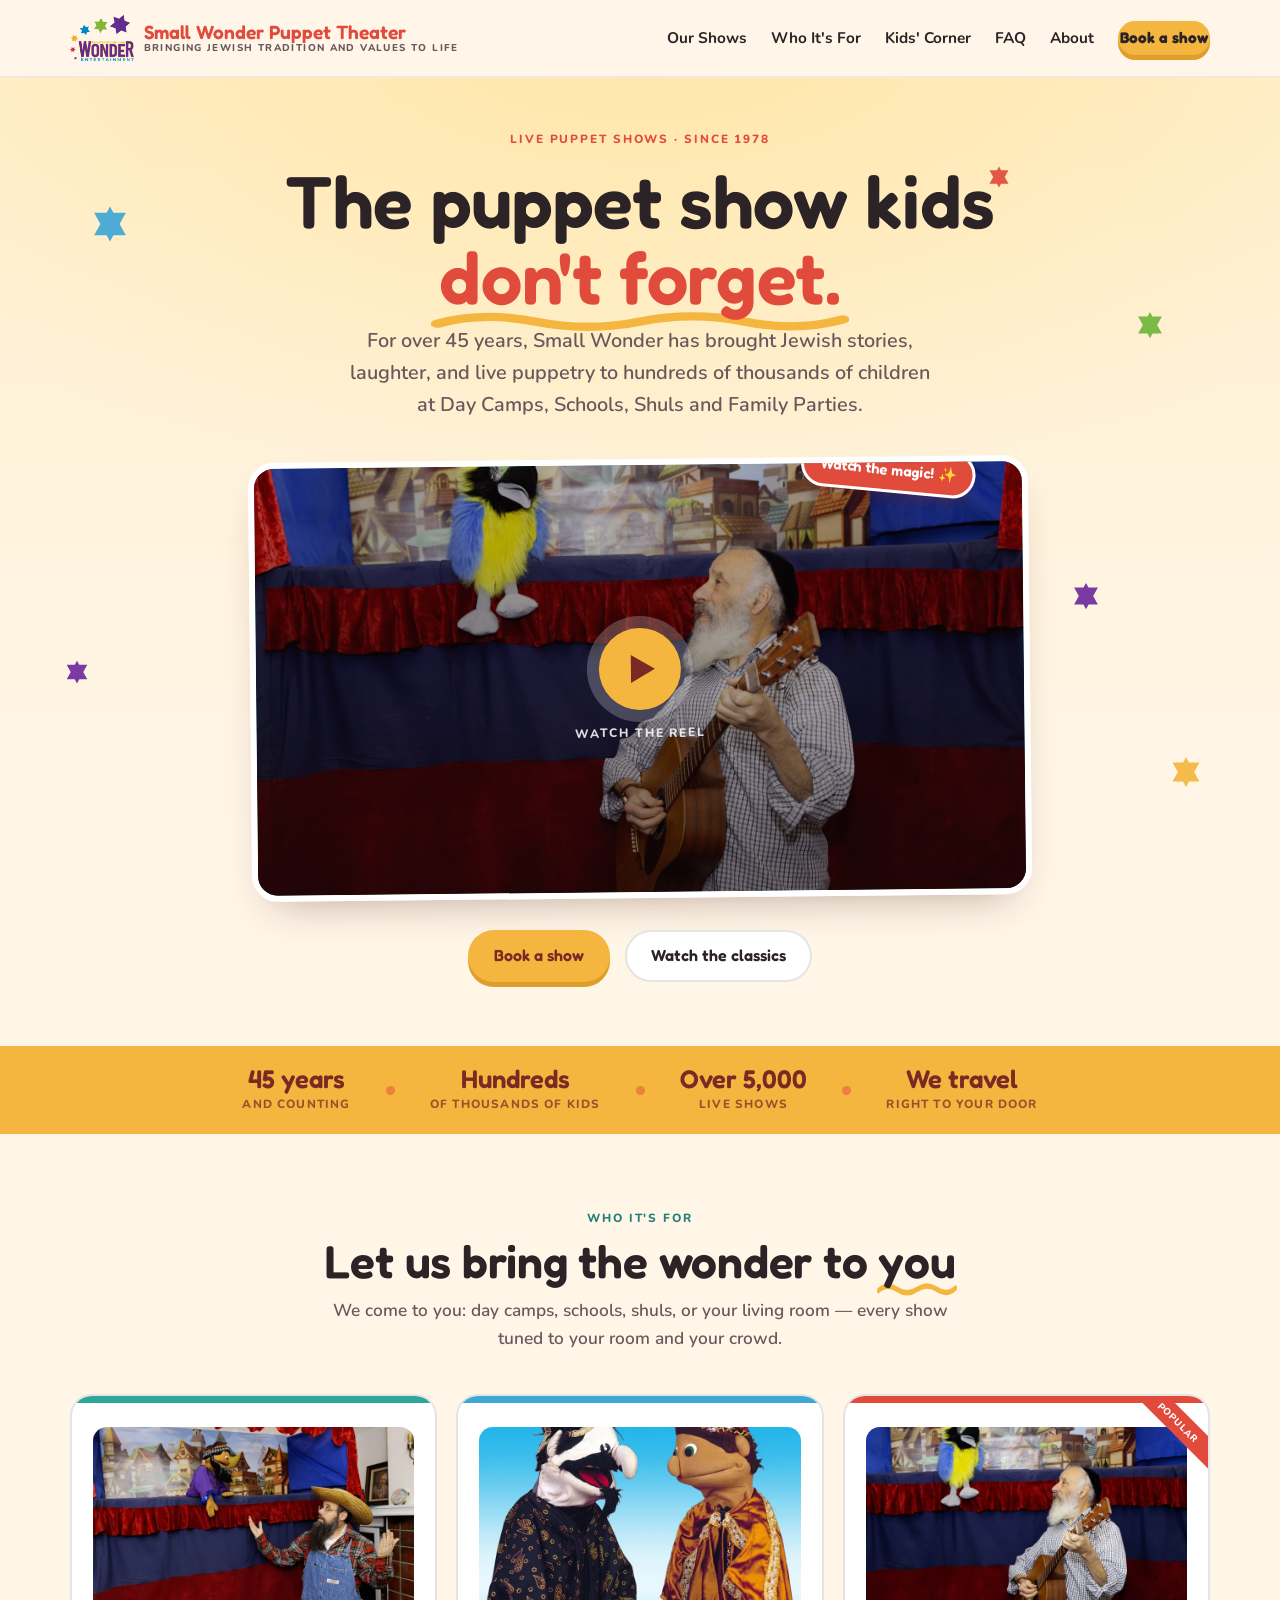
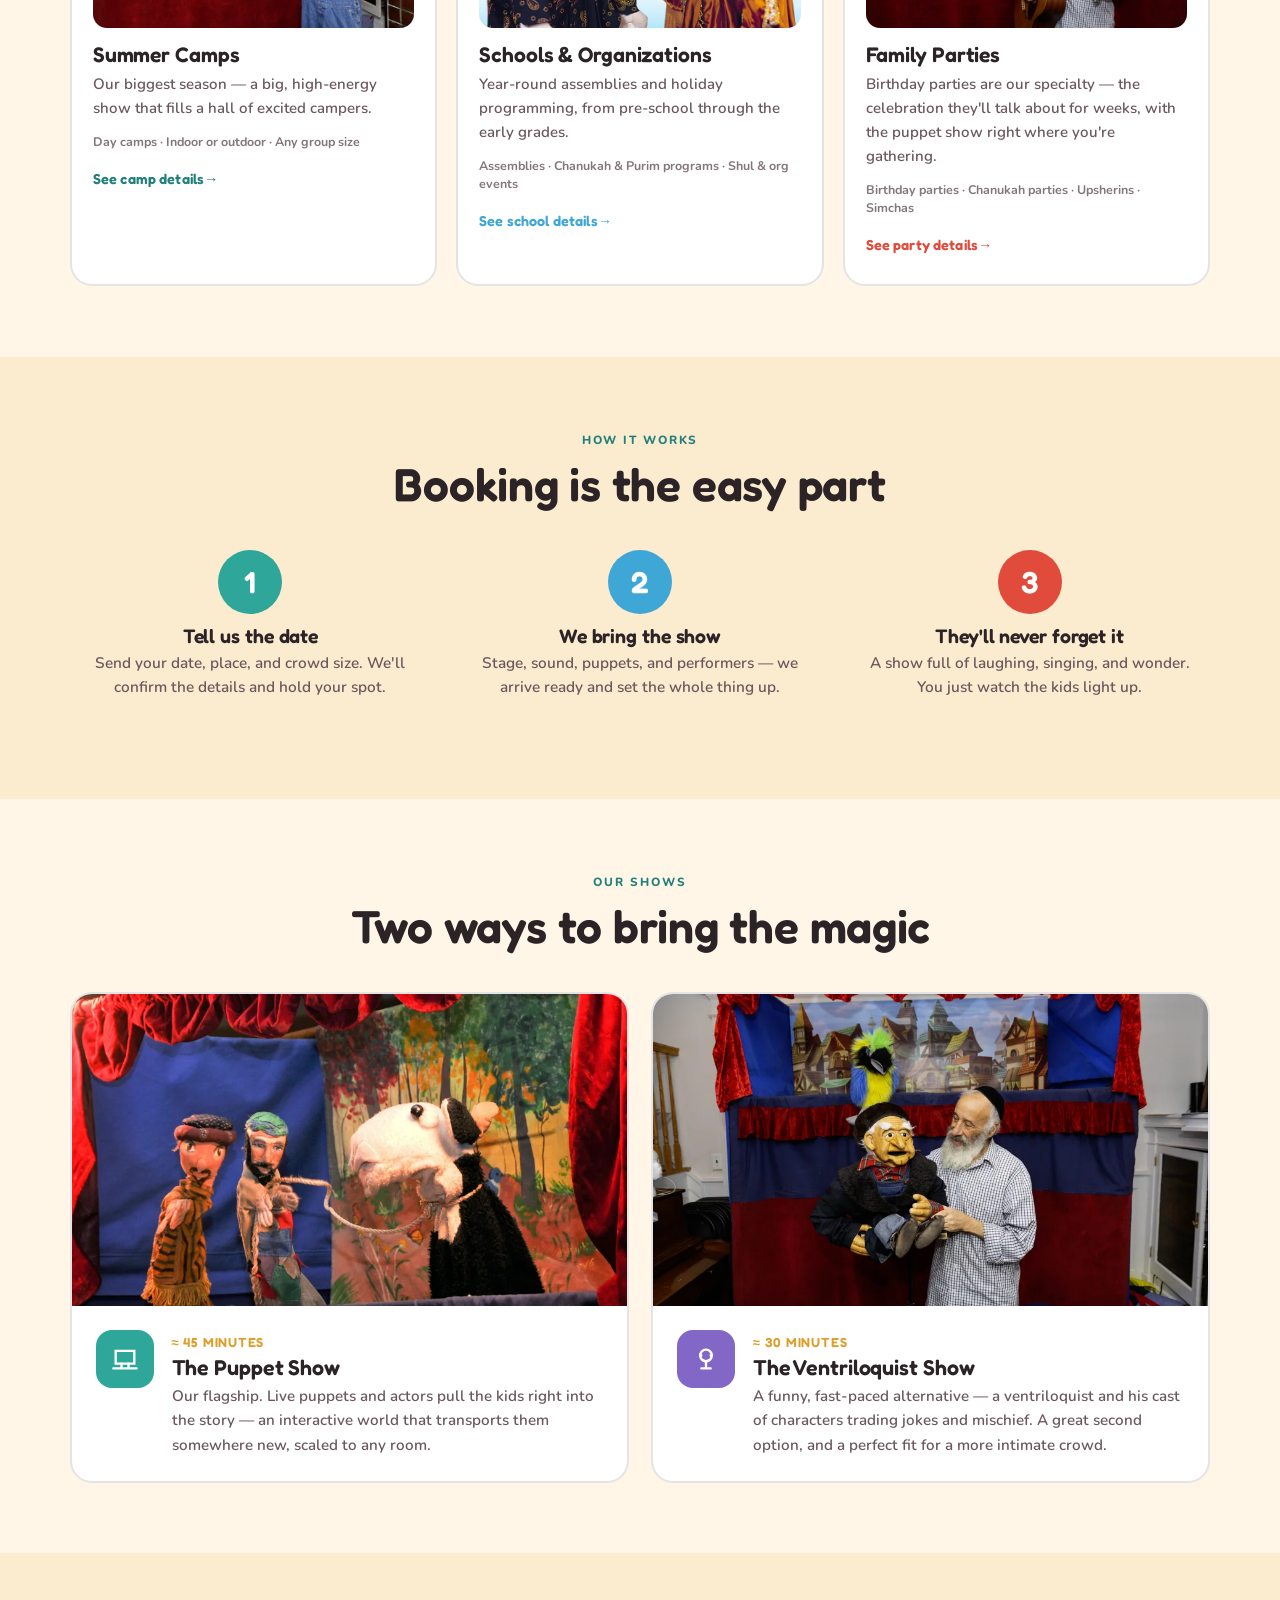
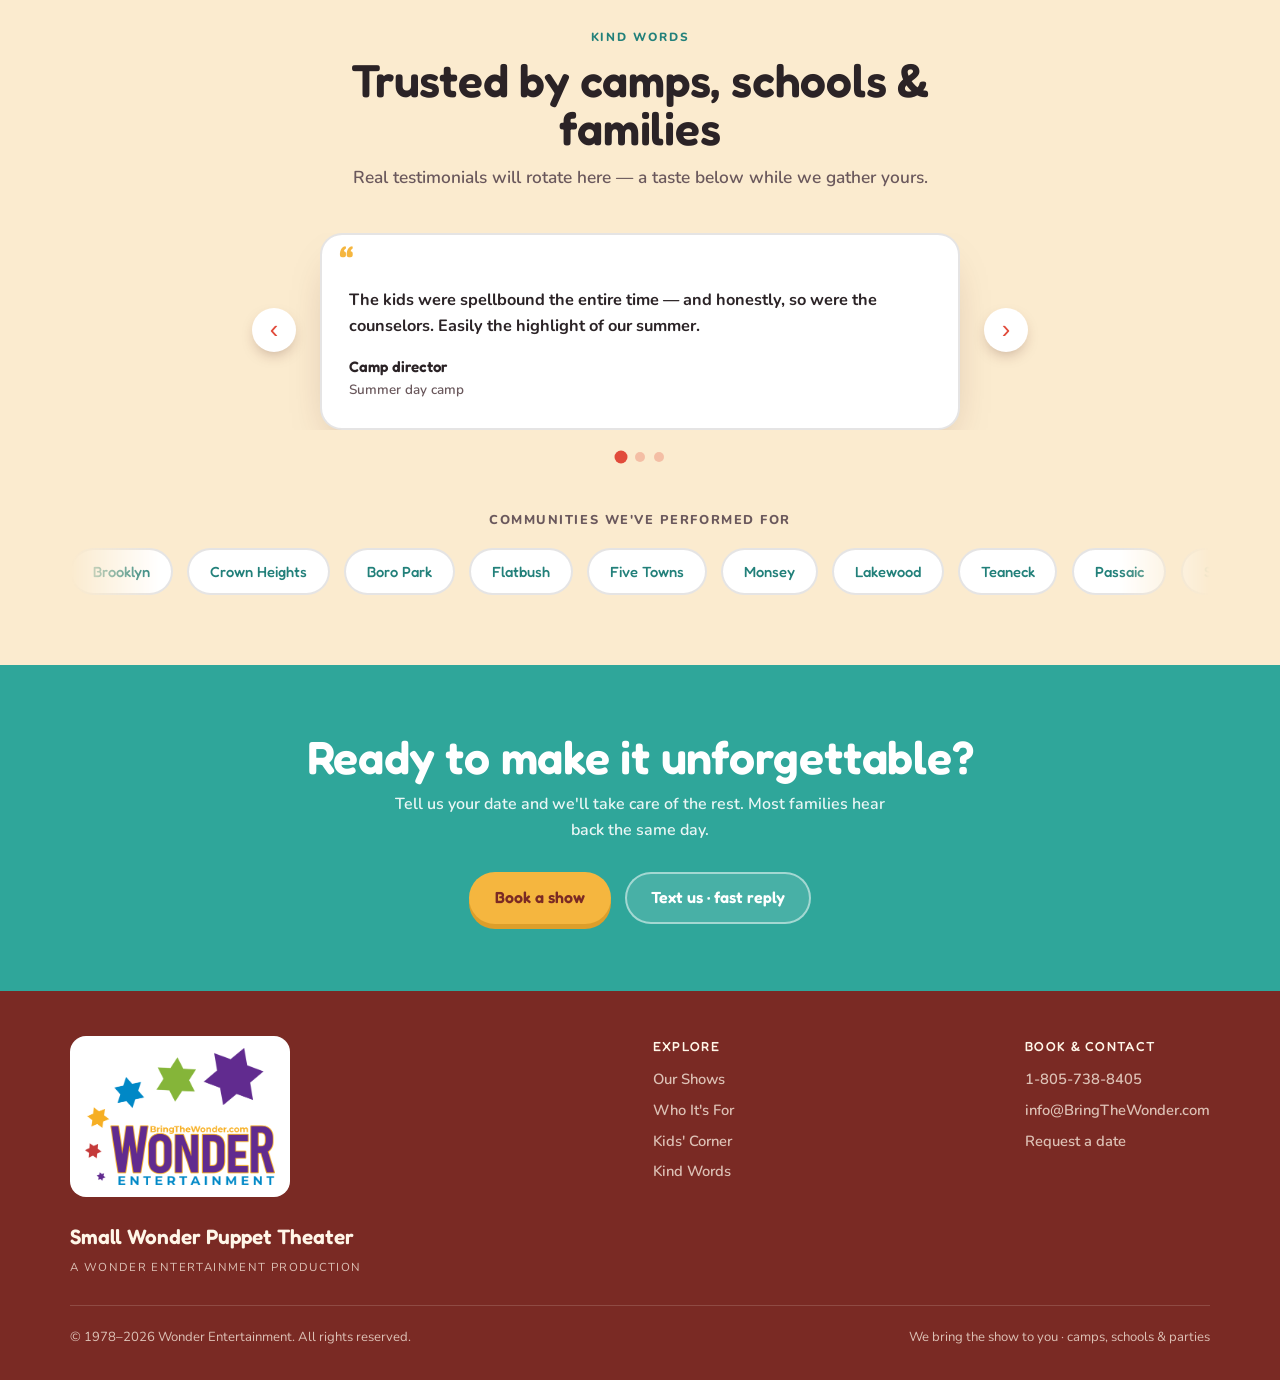
==== commit 1b497c87: "Homepage refinements + site-wide tagline - Tagline (nav, all pages): "Bringing Jewish Tradition and " ====
--- a/index.html
+++ b/index.html
@@ -19,7 +19,7 @@
       <img class="brand-logo" src="assets/images/logo.png" alt="Wonder Entertainment logo">
       <span class="txt">
         <span class="name">Small Wonder Puppet Theater</span>
-        <span class="sub">Bringing Judaism to life</span>
+        <span class="sub">Bringing Jewish Tradition and Values to life</span>
       </span>
     </a>
     <nav class="nav-links" id="menu">
@@ -44,7 +44,7 @@
     <div class="hero-head">
       <span class="eyebrow">Live puppet shows &middot; since 1978</span>
       <h1>The puppet show kids <em class="squiggle">don't forget.</em></h1>
-      <p class="lede">For over 45 years, Small Wonder has brought Jewish stories, laughter, and live puppetry to hundreds of thousands of children — at camps, schools, and parties across the community.</p>
+      <p class="lede">For over 45 years, Small Wonder has brought Jewish stories, laughter, and live puppetry to hundreds of thousands of children at Day Camps, Schools, Shuls and Family Parties.</p>
     </div>
 
     <!-- video card (click-to-play YouTube reel) -->
@@ -83,8 +83,8 @@
   <div class="wrap">
     <div class="section-head">
       <span class="eyebrow">Who it's for</span>
-      <h2>Where should we bring the wonder?</h2>
-      <p>Pick your world — every show is tuned to the room, from a single class to an auditorium of a few hundred.</p>
+      <h2>Let us bring the wonder to <span class="squiggle">you</span></h2>
+      <p>We come to you: day camps, schools, shuls, or your living room — every show tuned to your room and your crowd.</p>
     </div>
     <div class="tiles">
       <a class="tile camps" href="camps.html">
@@ -126,9 +126,8 @@
     <div class="steps">
       <div class="step"><div class="num">1</div><h3>Tell us the date</h3><p>Send your date, place, and crowd size. We'll confirm the details and hold your spot.</p></div>
       <div class="step"><div class="num">2</div><h3>We bring the show</h3><p>Stage, sound, puppets, and performers — we arrive ready and set the whole thing up.</p></div>
-      <div class="step"><div class="num">3</div><h3>They'll never forget it</h3><p>45 minutes of laughing, singing, and wonder. You just watch the kids light up.</p></div>
-    </div>
-    <p class="reassure"><b>We come to you.</b> Wherever your camp, school, or party is, we bring the whole show — and the price you're quoted is the price you pay.</p>
+      <div class="step"><div class="num">3</div><h3>They'll never forget it</h3><p>A show full of laughing, singing, and wonder. You just watch the kids light up.</p></div>
+    </div>
   </div>
 </section>
 
--- a/assets/css/site.css
+++ b/assets/css/site.css
@@ -178,7 +178,7 @@
 }
 .tile:hover{transform:translateY(-6px) rotate(-.8deg);box-shadow:var(--shadow)}
 .tile .bar{position:absolute;top:0;left:0;right:0;height:7px;z-index:2}
-.tile-img{margin:-1.7rem -1.3rem 1.1rem;aspect-ratio:4/3;overflow:hidden}
+.tile-img{margin:.2rem 0 1rem;aspect-ratio:16/10;overflow:hidden;border-radius:14px}
 .tile-img img{width:100%;height:100%;object-fit:cover;display:block;transition:transform .35s ease}
 .tile:hover .tile-img img{transform:scale(1.05)}
 .tile .ico-wrap{width:56px;height:56px;border-radius:16px;display:grid;place-items:center;margin-bottom:1rem}
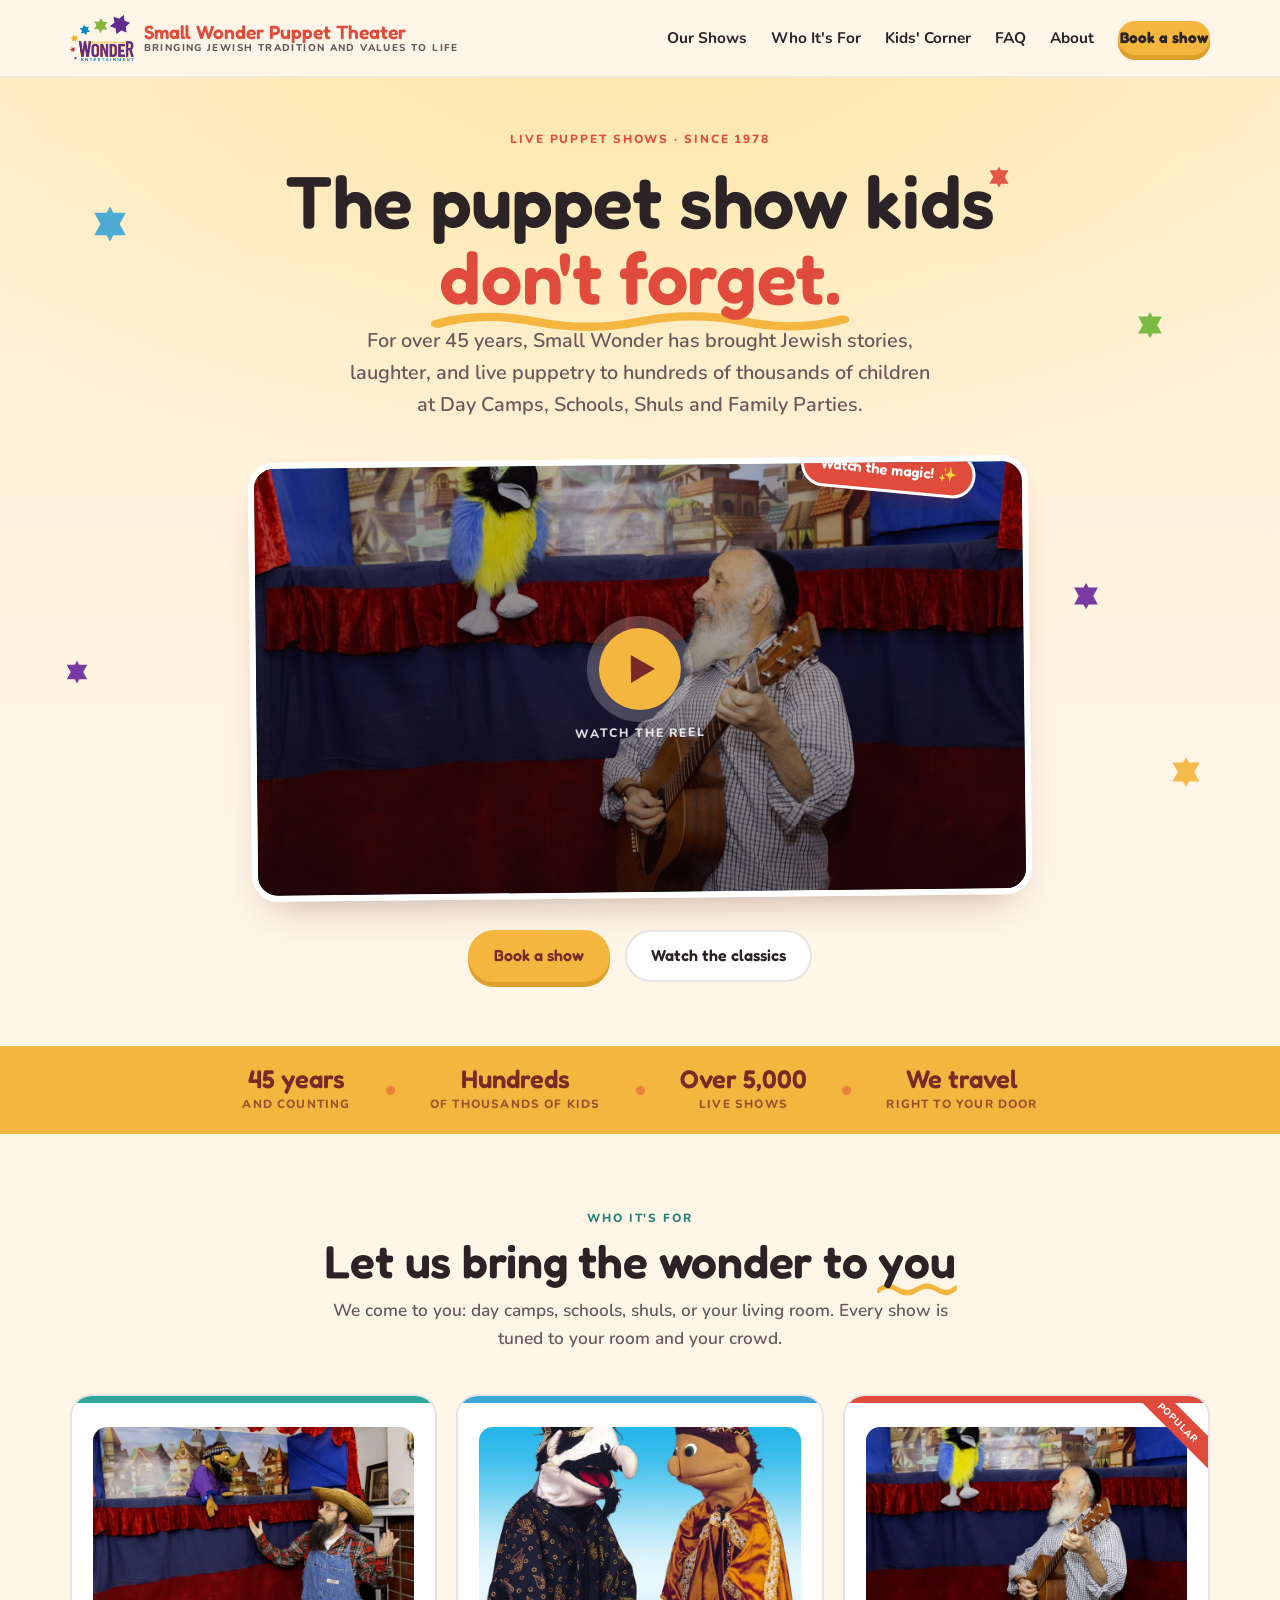
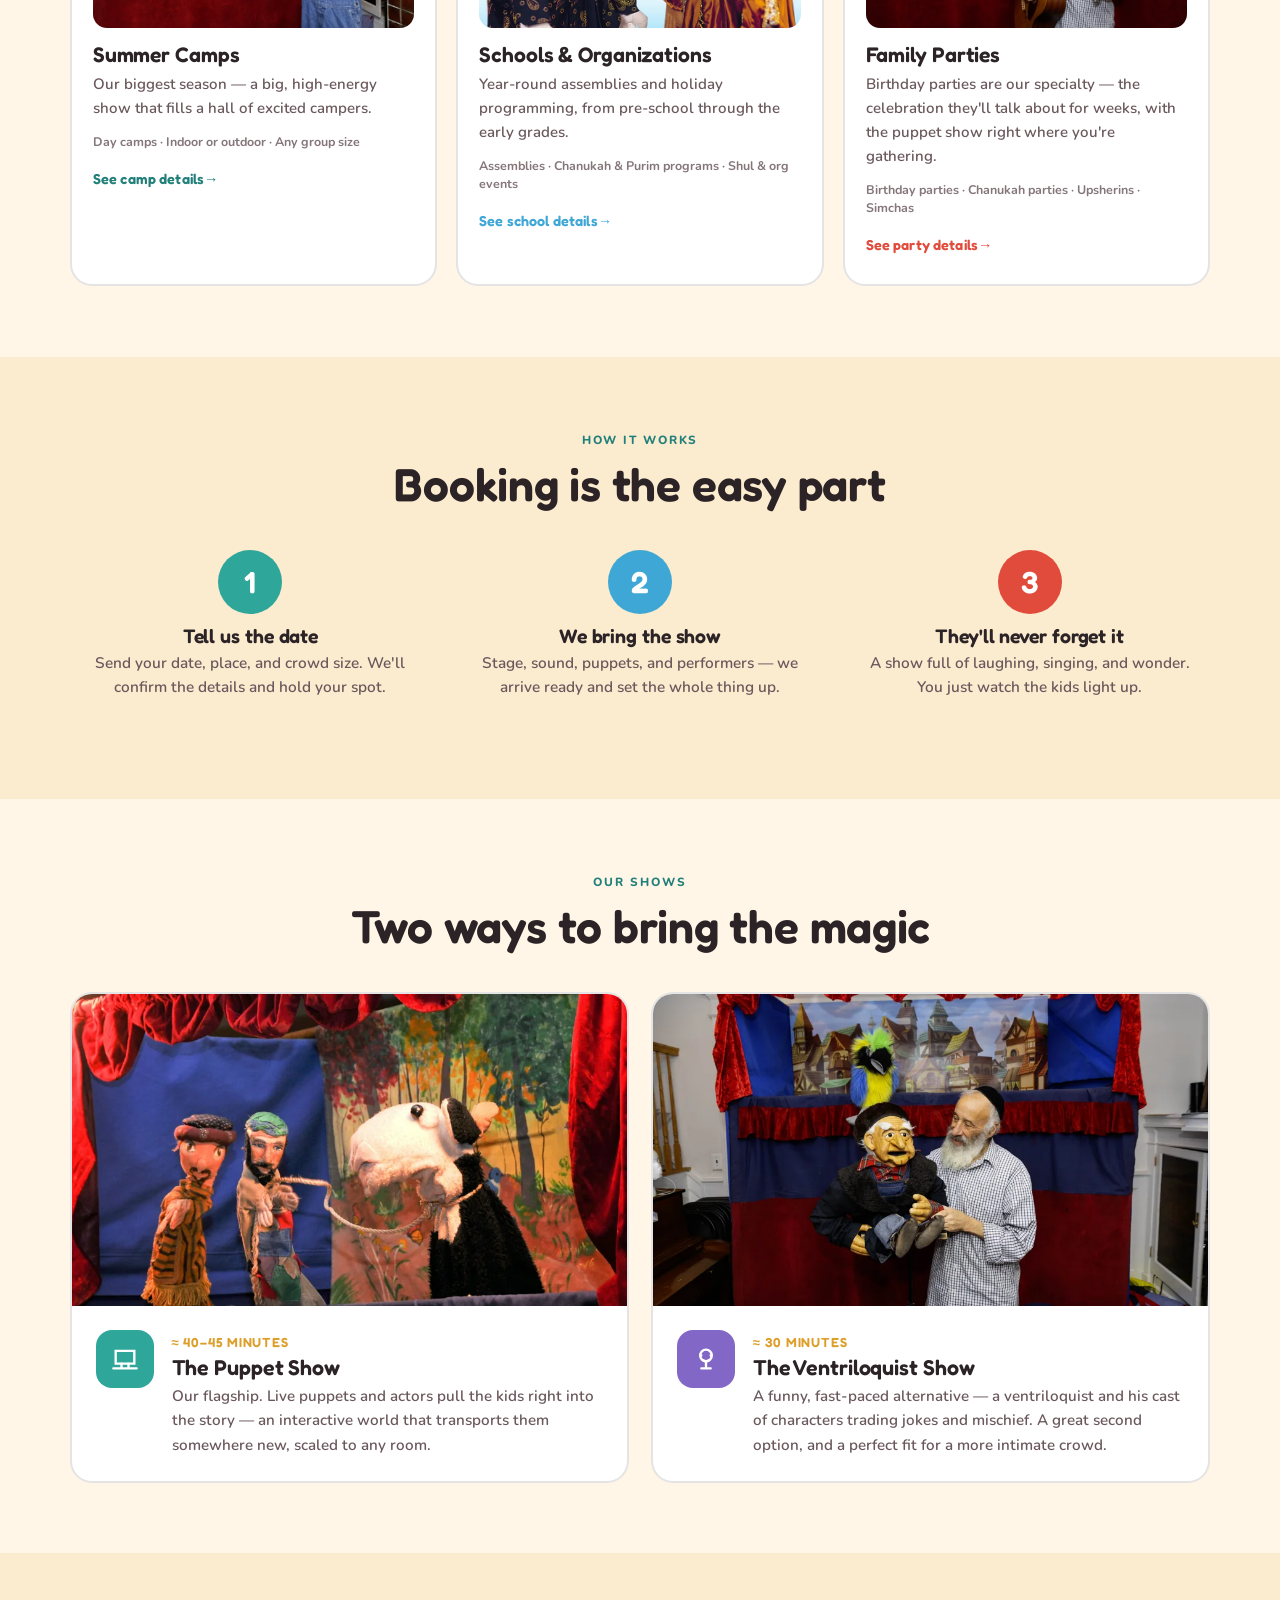
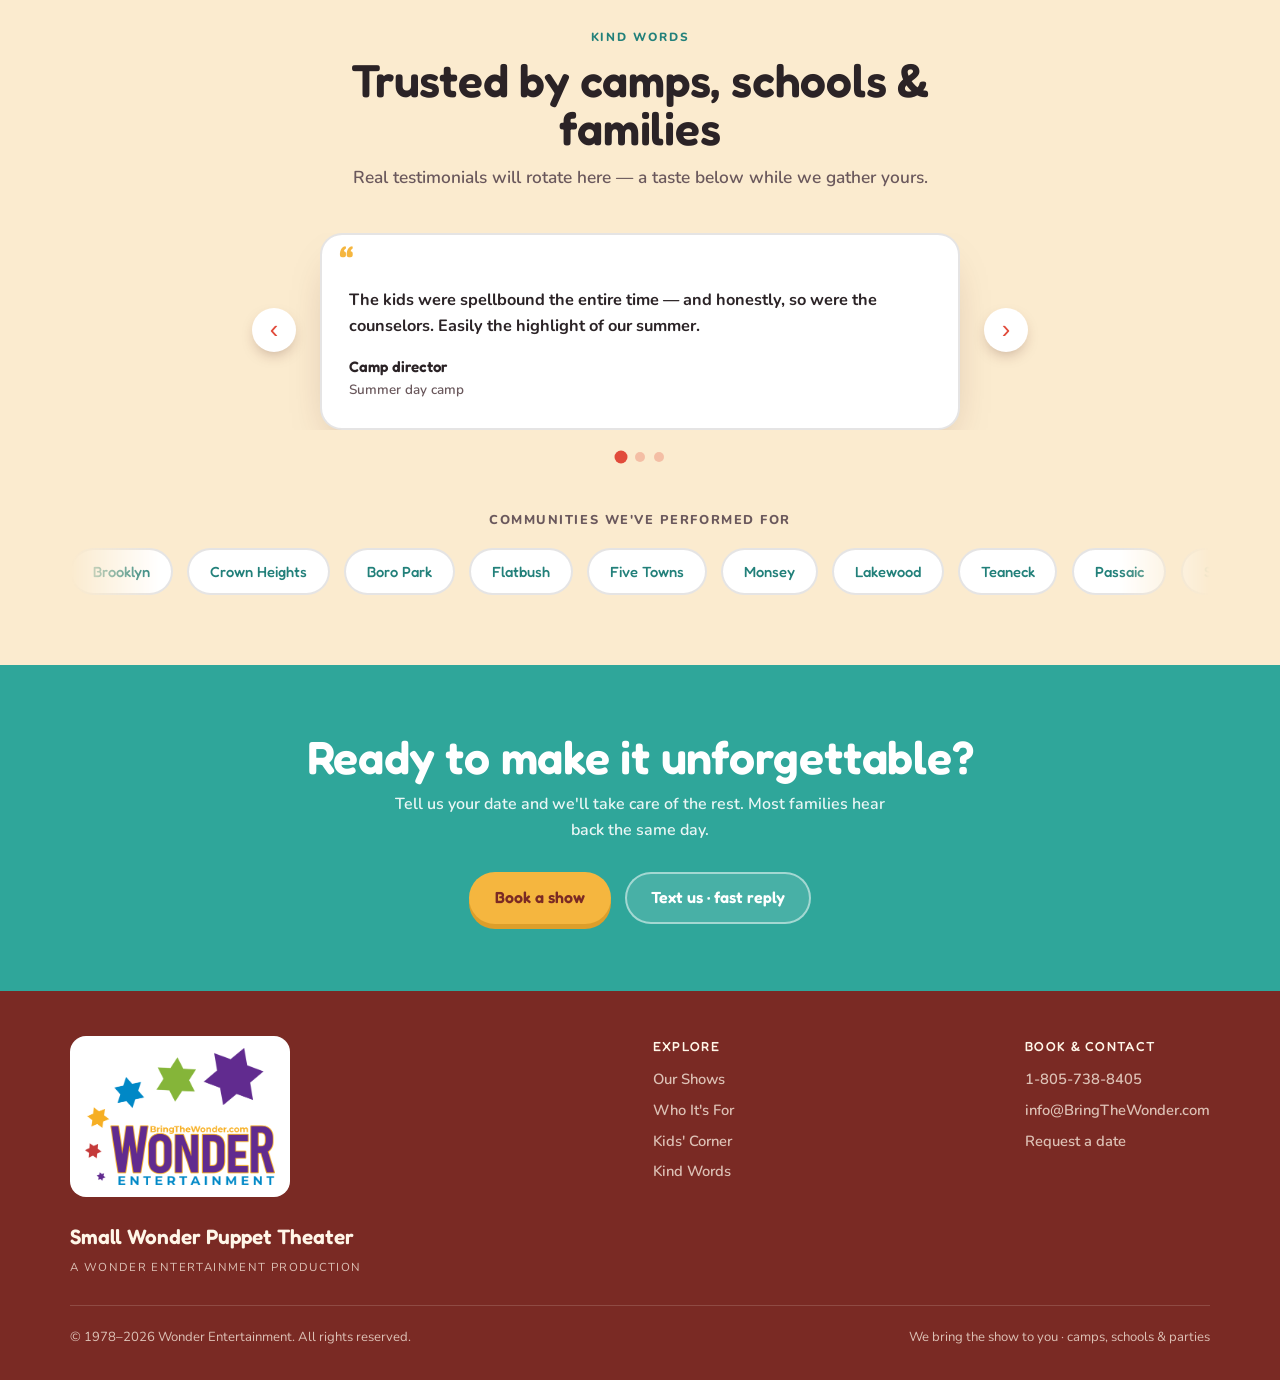
==== commit 5c7e4c75: "Homepage subtitle option 2; show times -> 40–45 minutes - Audience subtitle: "We come to you: day ca" ====
--- a/index.html
+++ b/index.html
@@ -84,7 +84,7 @@
     <div class="section-head">
       <span class="eyebrow">Who it's for</span>
       <h2>Let us bring the wonder to <span class="squiggle">you</span></h2>
-      <p>We come to you: day camps, schools, shuls, or your living room — every show tuned to your room and your crowd.</p>
+      <p>We come to you: day camps, schools, shuls, or your living room. Every show is tuned to your room and your crowd.</p>
     </div>
     <div class="tiles">
       <a class="tile camps" href="camps.html">
@@ -143,7 +143,7 @@
         <div class="show-img"><picture><source type="image/webp" srcset="assets/images/card-puppet.webp"><img src="assets/images/card-puppet.jpg" alt="Puppets performing a storybook scene on the Small Wonder stage" loading="lazy"></picture></div>
         <div class="show-body">
           <div class="tag"><svg width="28" height="28" viewBox="0 0 24 24" fill="none" stroke="currentColor" stroke-width="2" stroke-linecap="round"><path d="M4 5h16v11H4z"/><path d="M2 20h20M9 16v4M15 16v4"/></svg></div>
-          <div><span class="len">≈ 45 minutes</span><h3>The Puppet Show</h3><p>Our flagship. Live puppets and actors pull the kids right into the story — an interactive world that transports them somewhere new, scaled to any room.</p></div>
+          <div><span class="len">≈ 40–45 minutes</span><h3>The Puppet Show</h3><p>Our flagship. Live puppets and actors pull the kids right into the story — an interactive world that transports them somewhere new, scaled to any room.</p></div>
         </div>
       </div>
       <div class="show">
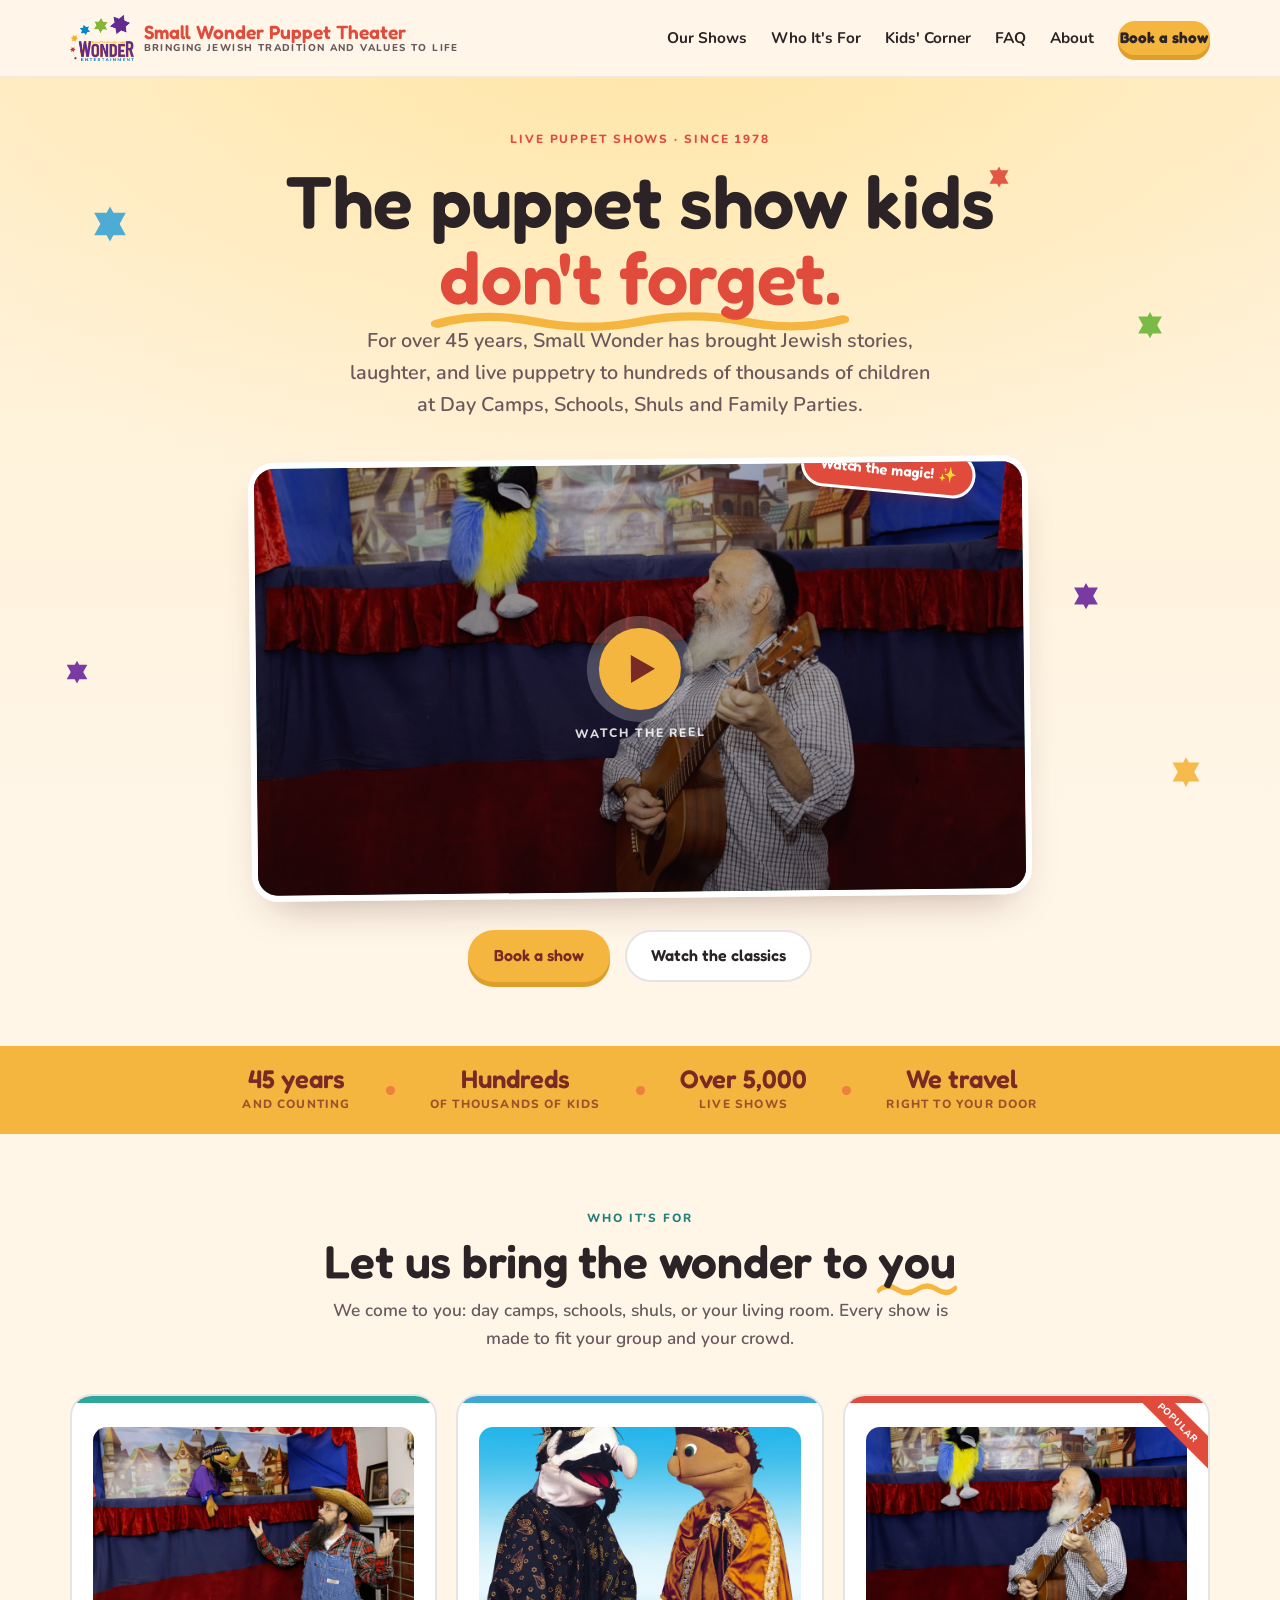
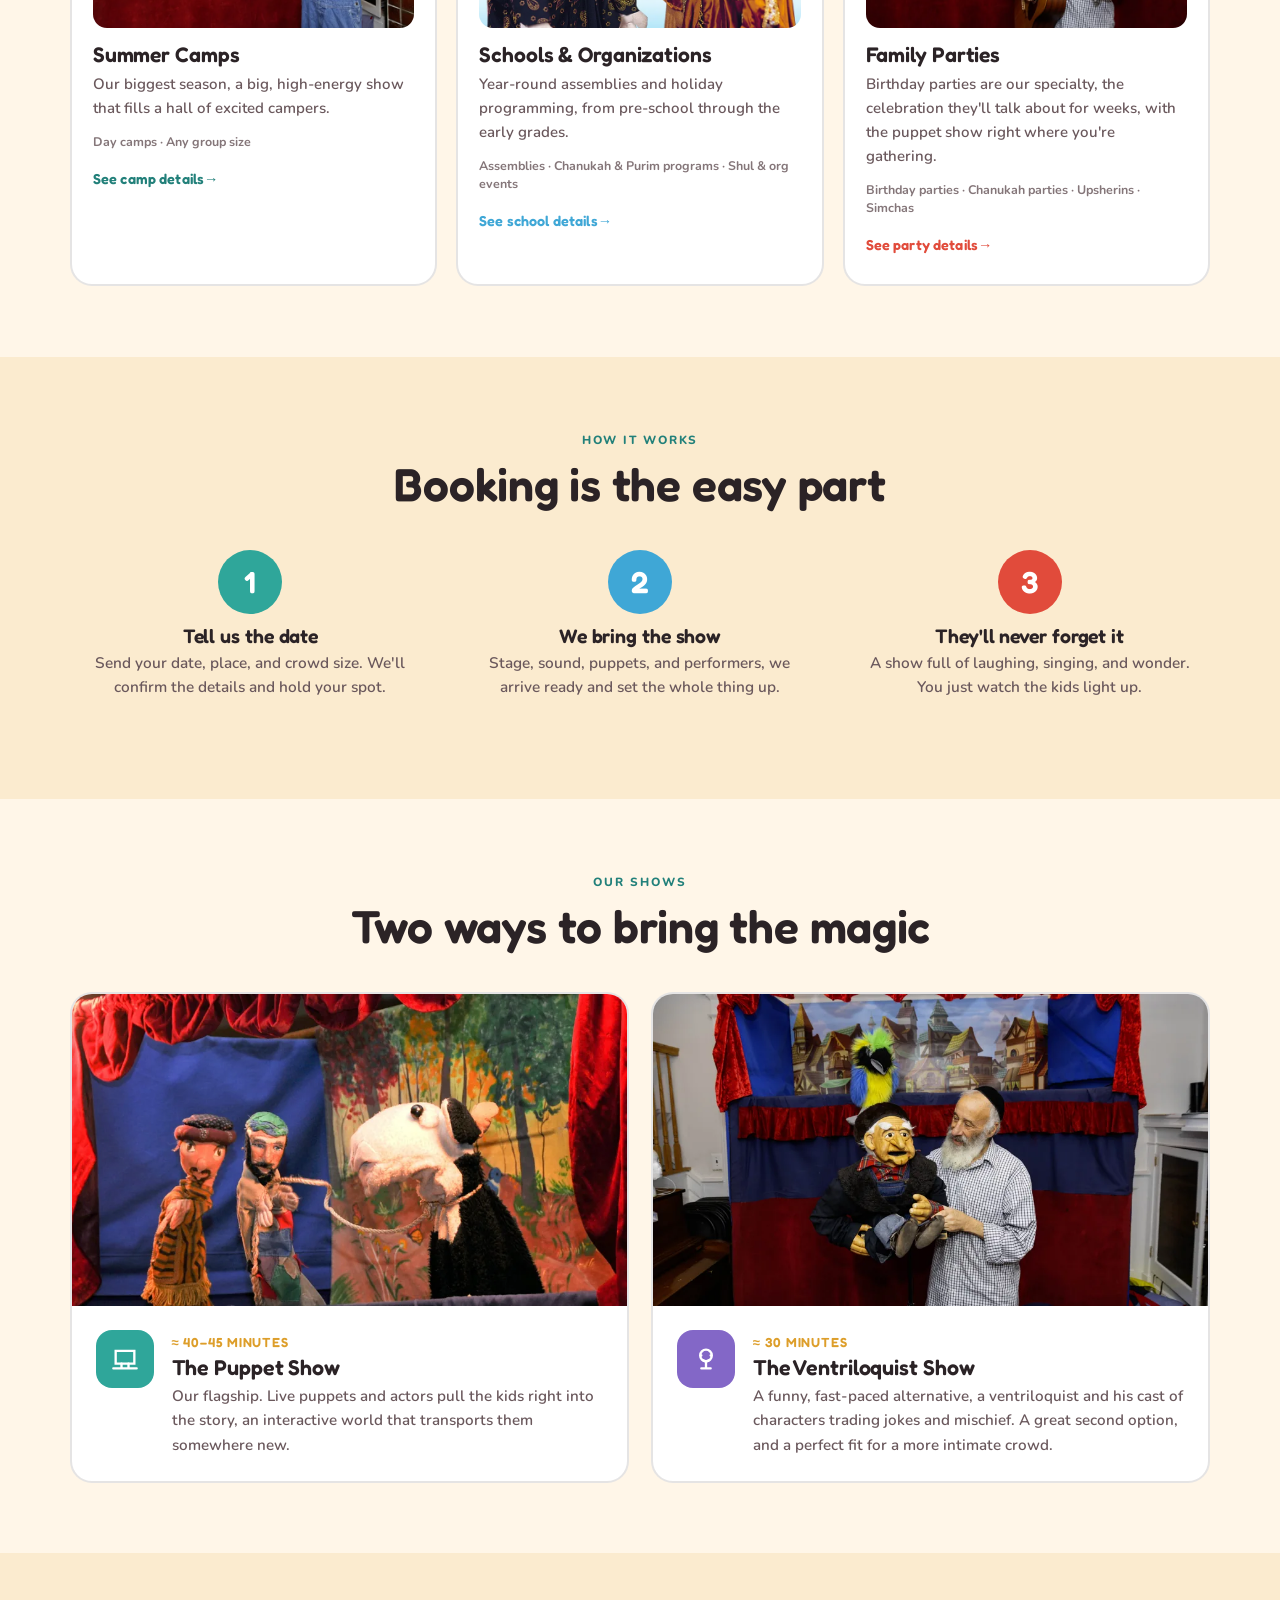
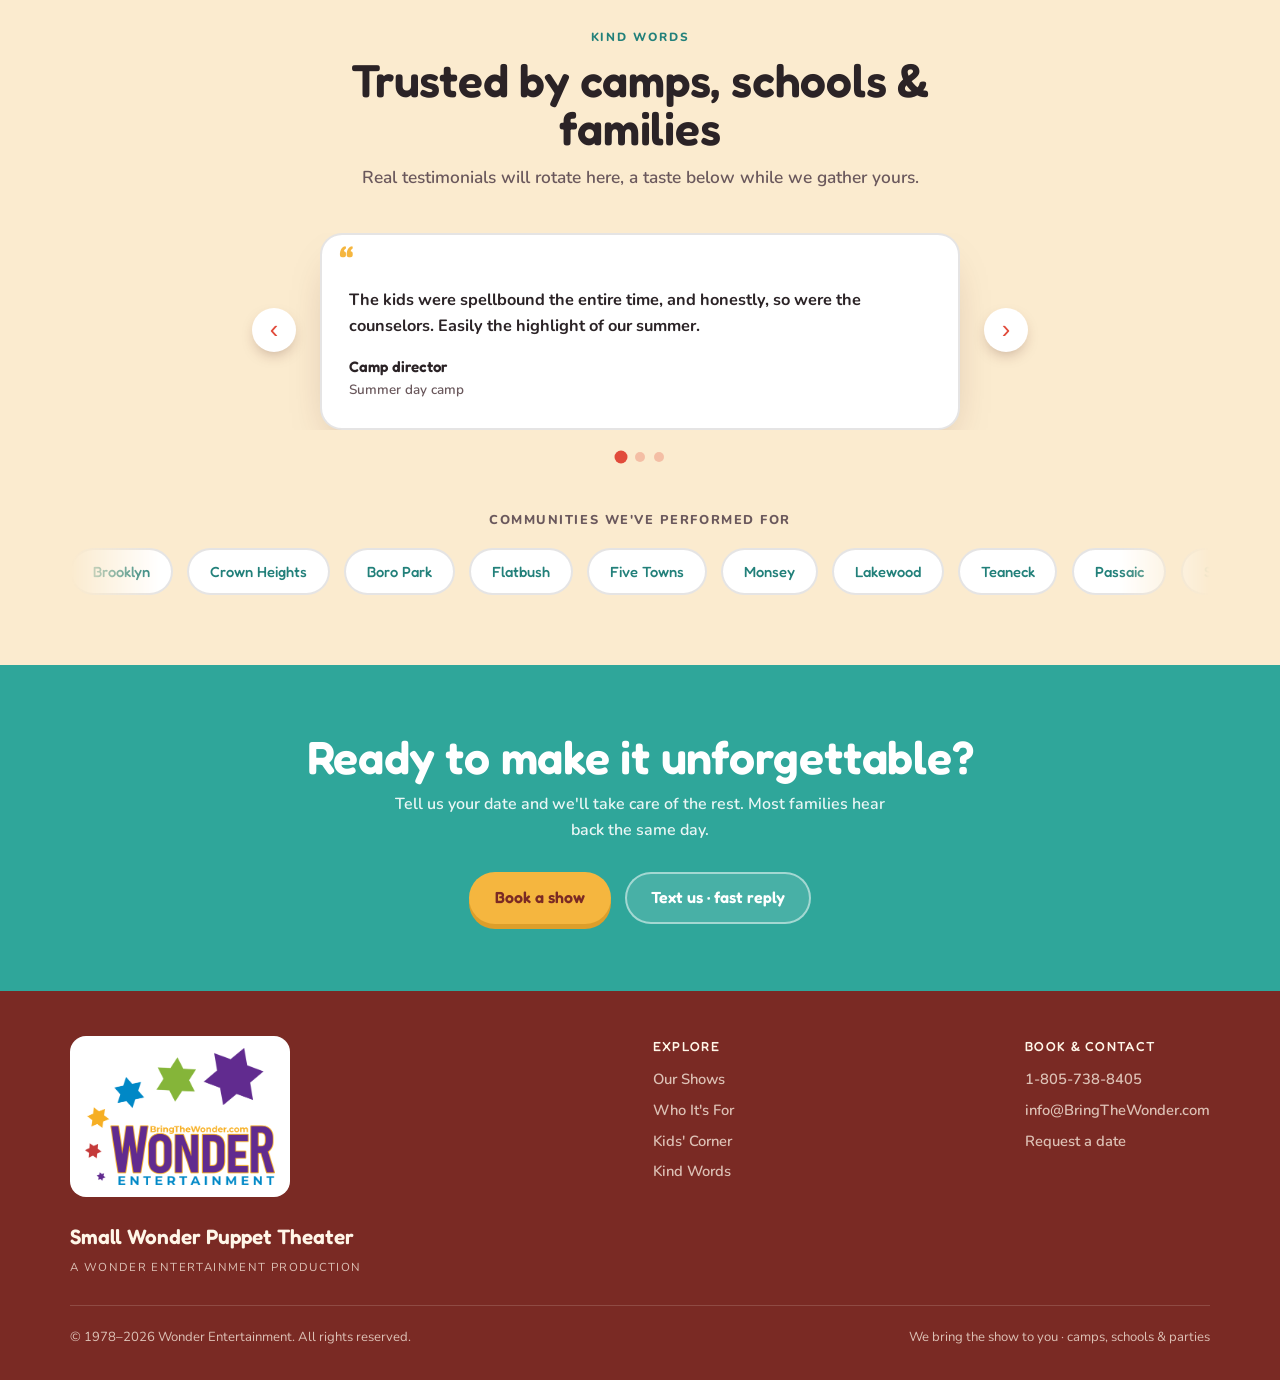
==== commit f70bda05: "Cross-site copy pass: voice, em dashes, outdoor, kosher/Rav, setup needs - Remove all em dashes site" ====
--- a/index.html
+++ b/index.html
@@ -3,7 +3,7 @@
 <head>
 <meta charset="UTF-8">
 <meta name="viewport" content="width=device-width, initial-scale=1.0">
-<title>Small Wonder Puppet Theater — Puppet shows for camps, schools & parties</title>
+<title>Small Wonder Puppet Theater · Puppet shows for camps, schools & parties</title>
 <meta name="description" content="Live Jewish puppet shows for summer camps, schools, and family parties. For 45+ years, Small Wonder brings the show right to you.">
 <link rel="preconnect" href="https://fonts.googleapis.com">
 <link rel="preconnect" href="https://fonts.gstatic.com" crossorigin>
@@ -84,15 +84,15 @@
     <div class="section-head">
       <span class="eyebrow">Who it's for</span>
       <h2>Let us bring the wonder to <span class="squiggle">you</span></h2>
-      <p>We come to you: day camps, schools, shuls, or your living room. Every show is tuned to your room and your crowd.</p>
+      <p>We come to you: day camps, schools, shuls, or your living room. Every show is made to fit your group and your crowd.</p>
     </div>
     <div class="tiles">
       <a class="tile camps" href="camps.html">
         <div class="bar"></div>
         <div class="tile-img"><picture><source type="image/webp" srcset="assets/images/tile-camps.webp"><img src="assets/images/tile-camps.jpg" alt="A Small Wonder puppeteer performing for a crowd" loading="lazy"></picture></div>
         <h3>Summer Camps</h3>
-        <p>Our biggest season — a big, high-energy show that fills a hall of excited campers.</p>
-        <div class="kinds">Day camps · Indoor or outdoor · Any group size</div>
+        <p>Our biggest season, a big, high-energy show that fills a hall of excited campers.</p>
+        <div class="kinds">Day camps · Any group size</div>
         <span class="more">See camp details</span>
       </a>
       <a class="tile schools" href="schools.html">
@@ -108,7 +108,7 @@
         <span class="ribbon">Popular</span>
         <div class="tile-img"><picture><source type="image/webp" srcset="assets/images/tile-parties.webp"><img src="assets/images/tile-parties.jpg" alt="A Small Wonder puppeteer playing guitar with a parrot puppet" loading="lazy"></picture></div>
         <h3>Family Parties</h3>
-        <p>Birthday parties are our specialty — the celebration they'll talk about for weeks, with the puppet show right where you're gathering.</p>
+        <p>Birthday parties are our specialty, the celebration they'll talk about for weeks, with the puppet show right where you're gathering.</p>
         <div class="kinds">Birthday parties · Chanukah parties · Upsherins · Simchas</div>
         <span class="more">See party details</span>
       </a>
@@ -125,7 +125,7 @@
     </div>
     <div class="steps">
       <div class="step"><div class="num">1</div><h3>Tell us the date</h3><p>Send your date, place, and crowd size. We'll confirm the details and hold your spot.</p></div>
-      <div class="step"><div class="num">2</div><h3>We bring the show</h3><p>Stage, sound, puppets, and performers — we arrive ready and set the whole thing up.</p></div>
+      <div class="step"><div class="num">2</div><h3>We bring the show</h3><p>Stage, sound, puppets, and performers, we arrive ready and set the whole thing up.</p></div>
       <div class="step"><div class="num">3</div><h3>They'll never forget it</h3><p>A show full of laughing, singing, and wonder. You just watch the kids light up.</p></div>
     </div>
   </div>
@@ -143,14 +143,14 @@
         <div class="show-img"><picture><source type="image/webp" srcset="assets/images/card-puppet.webp"><img src="assets/images/card-puppet.jpg" alt="Puppets performing a storybook scene on the Small Wonder stage" loading="lazy"></picture></div>
         <div class="show-body">
           <div class="tag"><svg width="28" height="28" viewBox="0 0 24 24" fill="none" stroke="currentColor" stroke-width="2" stroke-linecap="round"><path d="M4 5h16v11H4z"/><path d="M2 20h20M9 16v4M15 16v4"/></svg></div>
-          <div><span class="len">≈ 40–45 minutes</span><h3>The Puppet Show</h3><p>Our flagship. Live puppets and actors pull the kids right into the story — an interactive world that transports them somewhere new, scaled to any room.</p></div>
+          <div><span class="len">≈ 40–45 minutes</span><h3>The Puppet Show</h3><p>Our flagship. Live puppets and actors pull the kids right into the story, an interactive world that transports them somewhere new.</p></div>
         </div>
       </div>
       <div class="show">
         <div class="show-img"><picture><source type="image/webp" srcset="assets/images/card-vent.webp"><img src="assets/images/card-vent.jpg" alt="A ventriloquist performing with an old-man puppet, a parrot puppet in the background" loading="lazy"></picture></div>
         <div class="show-body">
           <div class="tag"><svg width="28" height="28" viewBox="0 0 24 24" fill="none" stroke="currentColor" stroke-width="2" stroke-linecap="round"><circle cx="12" cy="9" r="5"/><path d="M8 9h.01M16 9h.01M9.5 13c1.5 1 3.5 1 5 0M12 14v6M8 20h8"/></svg></div>
-          <div><span class="len">≈ 30 minutes</span><h3>The Ventriloquist Show</h3><p>A funny, fast-paced alternative — a ventriloquist and his cast of characters trading jokes and mischief. A great second option, and a perfect fit for a more intimate crowd.</p></div>
+          <div><span class="len">≈ 30 minutes</span><h3>The Ventriloquist Show</h3><p>A funny, fast-paced alternative, a ventriloquist and his cast of characters trading jokes and mischief. A great second option, and a perfect fit for a more intimate crowd.</p></div>
         </div>
       </div>
     </div>
@@ -163,7 +163,7 @@
     <div class="section-head">
       <span class="eyebrow">Kind words</span>
       <h2>Trusted by camps, schools &amp; families</h2>
-      <p>Real testimonials will rotate here — a taste below while we gather yours.</p>
+      <p>Real testimonials will rotate here, a taste below while we gather yours.</p>
     </div>
 
     <div class="tcarousel" id="tCarousel">
@@ -172,14 +172,14 @@
         <div class="ttrack" id="tTrack">
           <div class="tslide">
             <div class="quote">
-              <p>The kids were spellbound the entire time — and honestly, so were the counselors. Easily the highlight of our summer.</p>
+              <p>The kids were spellbound the entire time, and honestly, so were the counselors. Easily the highlight of our summer.</p>
               <div class="who">Camp director</div>
               <div class="where">Summer day camp</div>
             </div>
           </div>
           <div class="tslide">
             <div class="quote">
-              <p>We'd heard about them for years and finally booked for our Chanukah party. The kids were mesmerized start to finish — worth every minute.</p>
+              <p>We'd heard about them for years and finally booked for our Chanukah party. The kids were mesmerized start to finish, worth every minute.</p>
               <div class="who">A parent</div>
               <div class="where">Chanukah party</div>
             </div>
